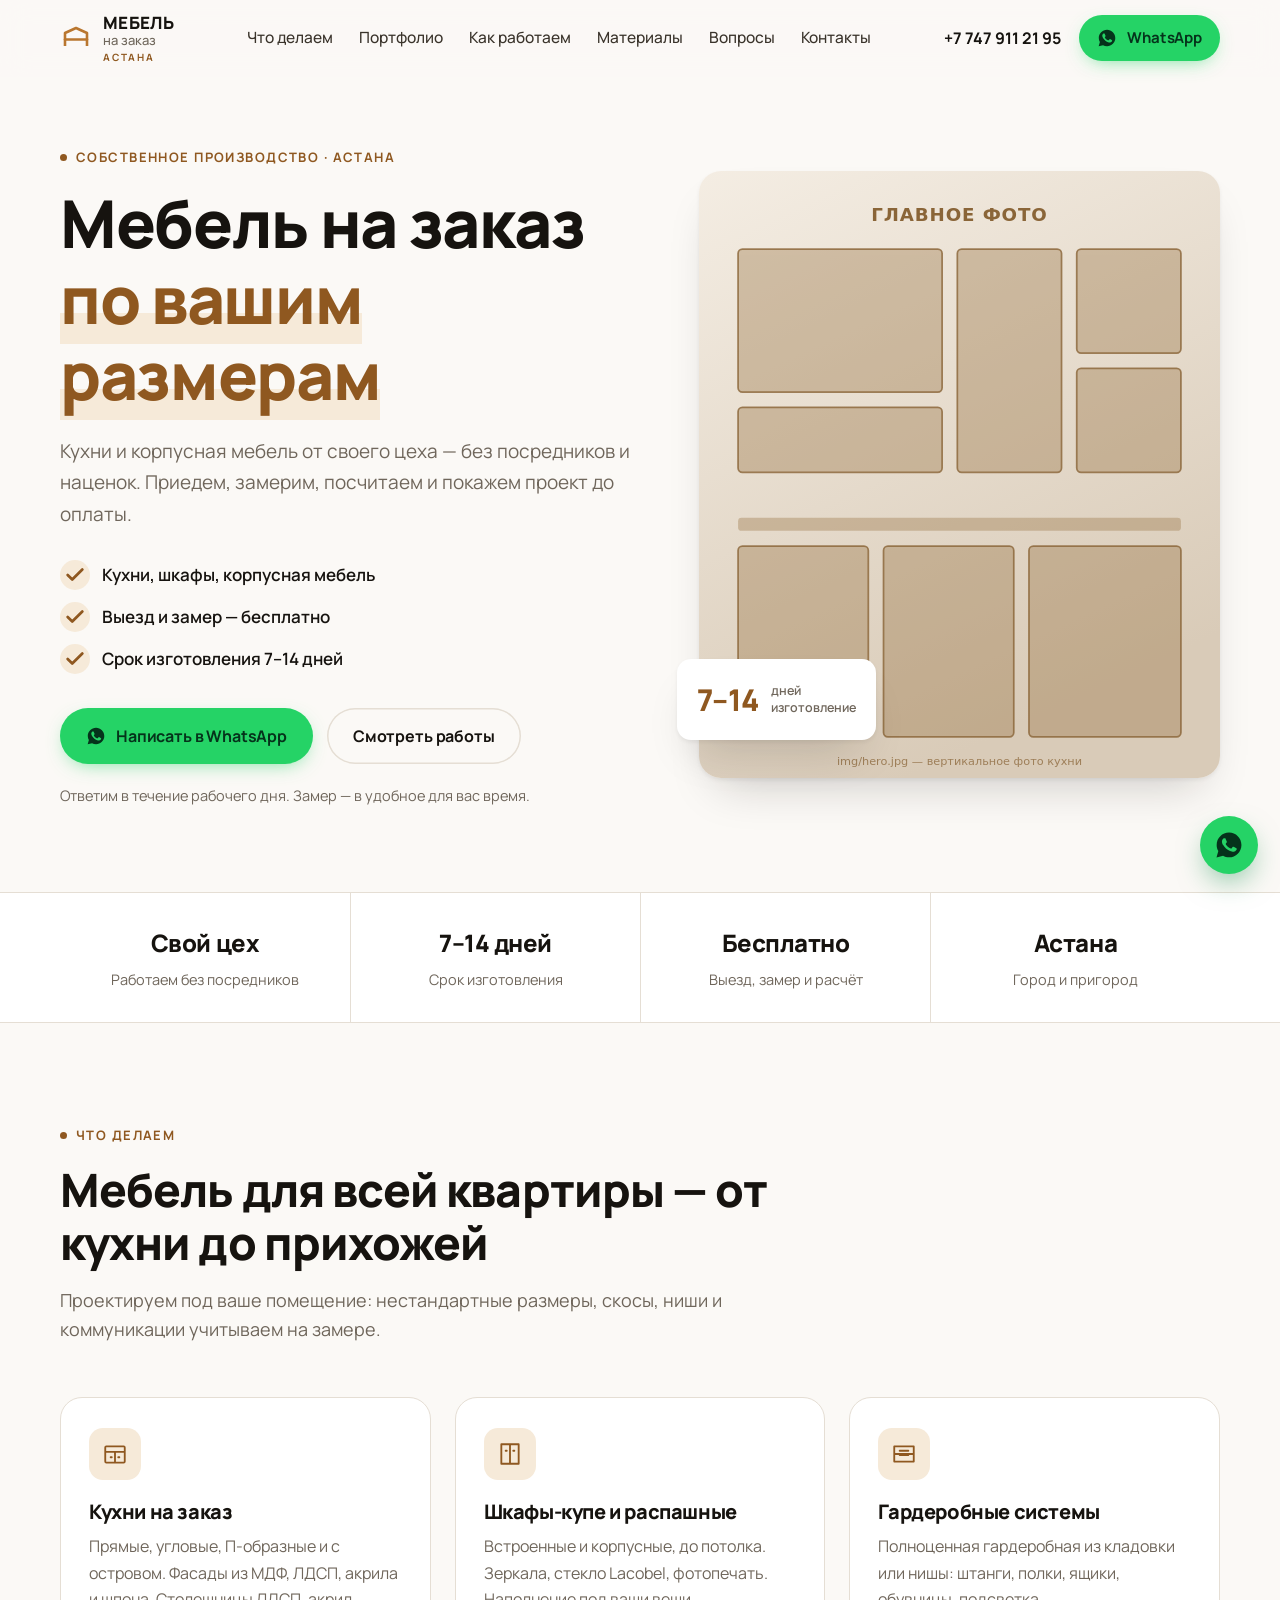
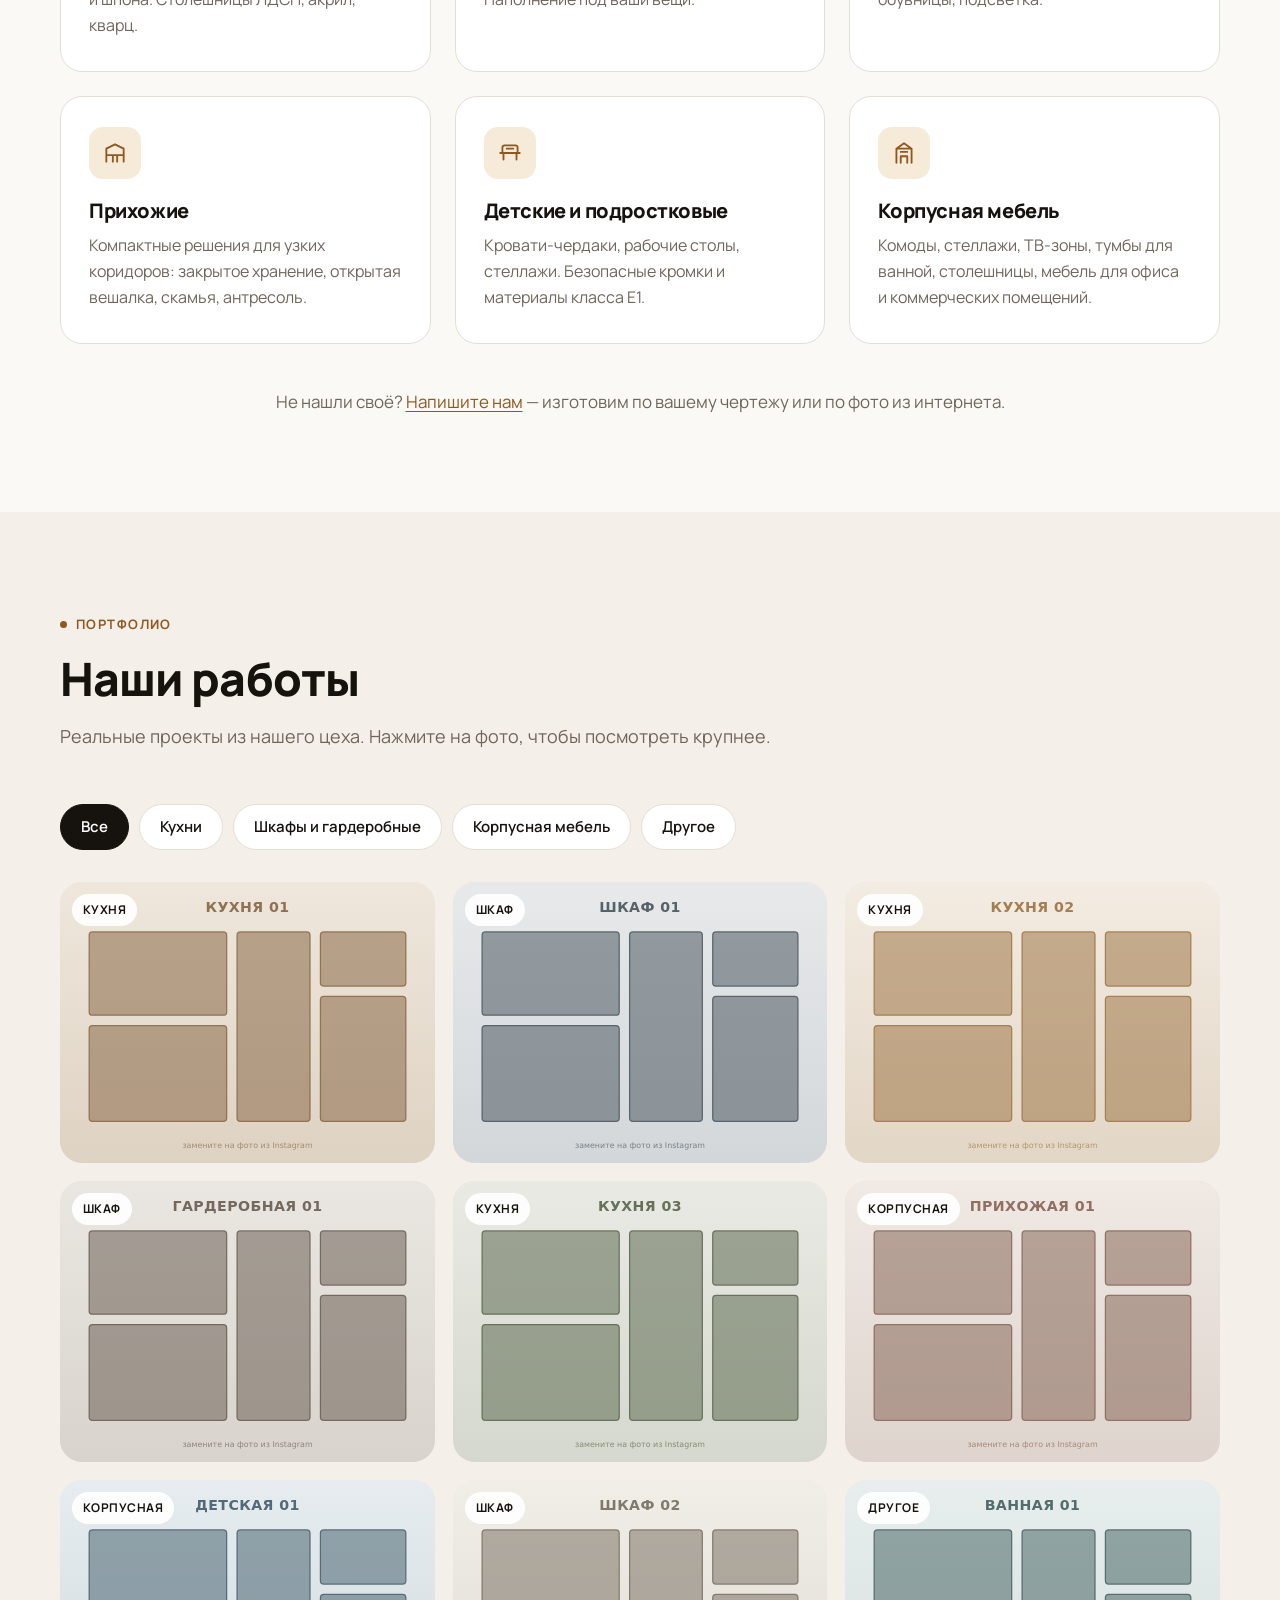
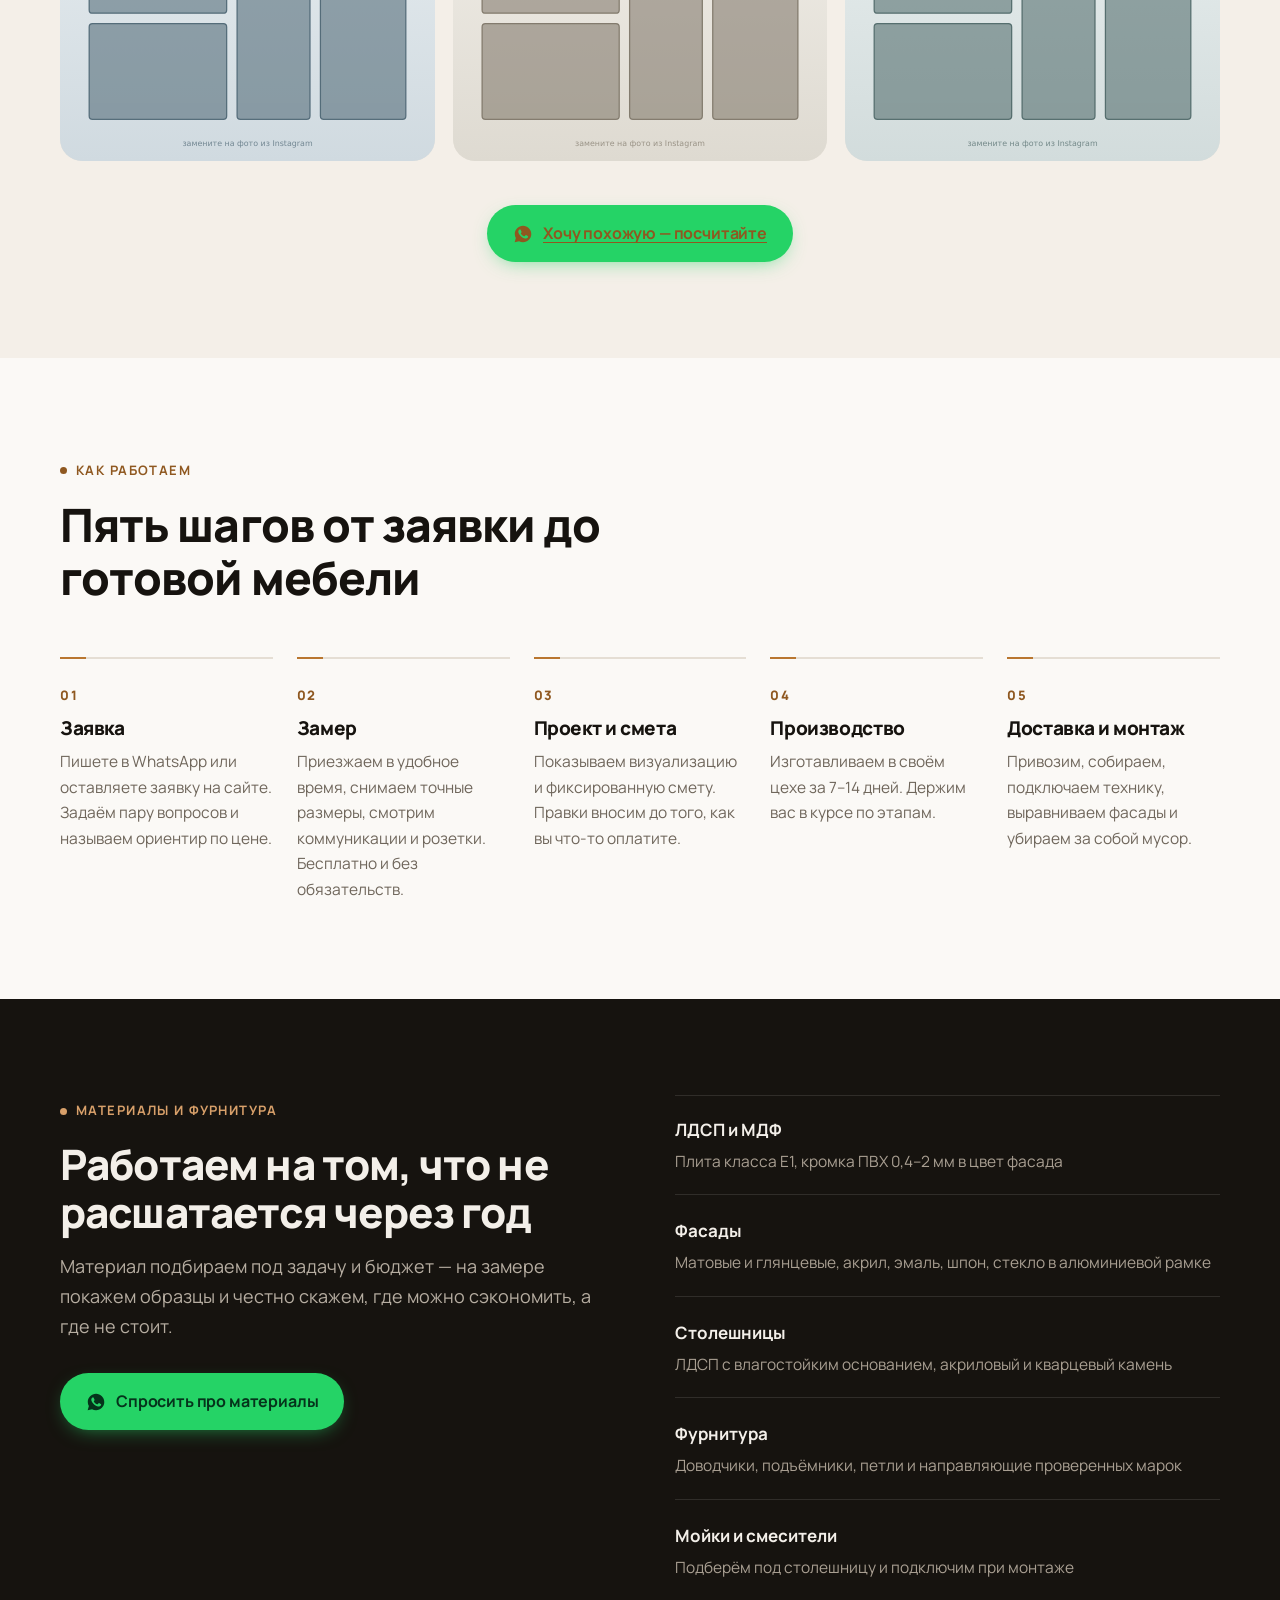
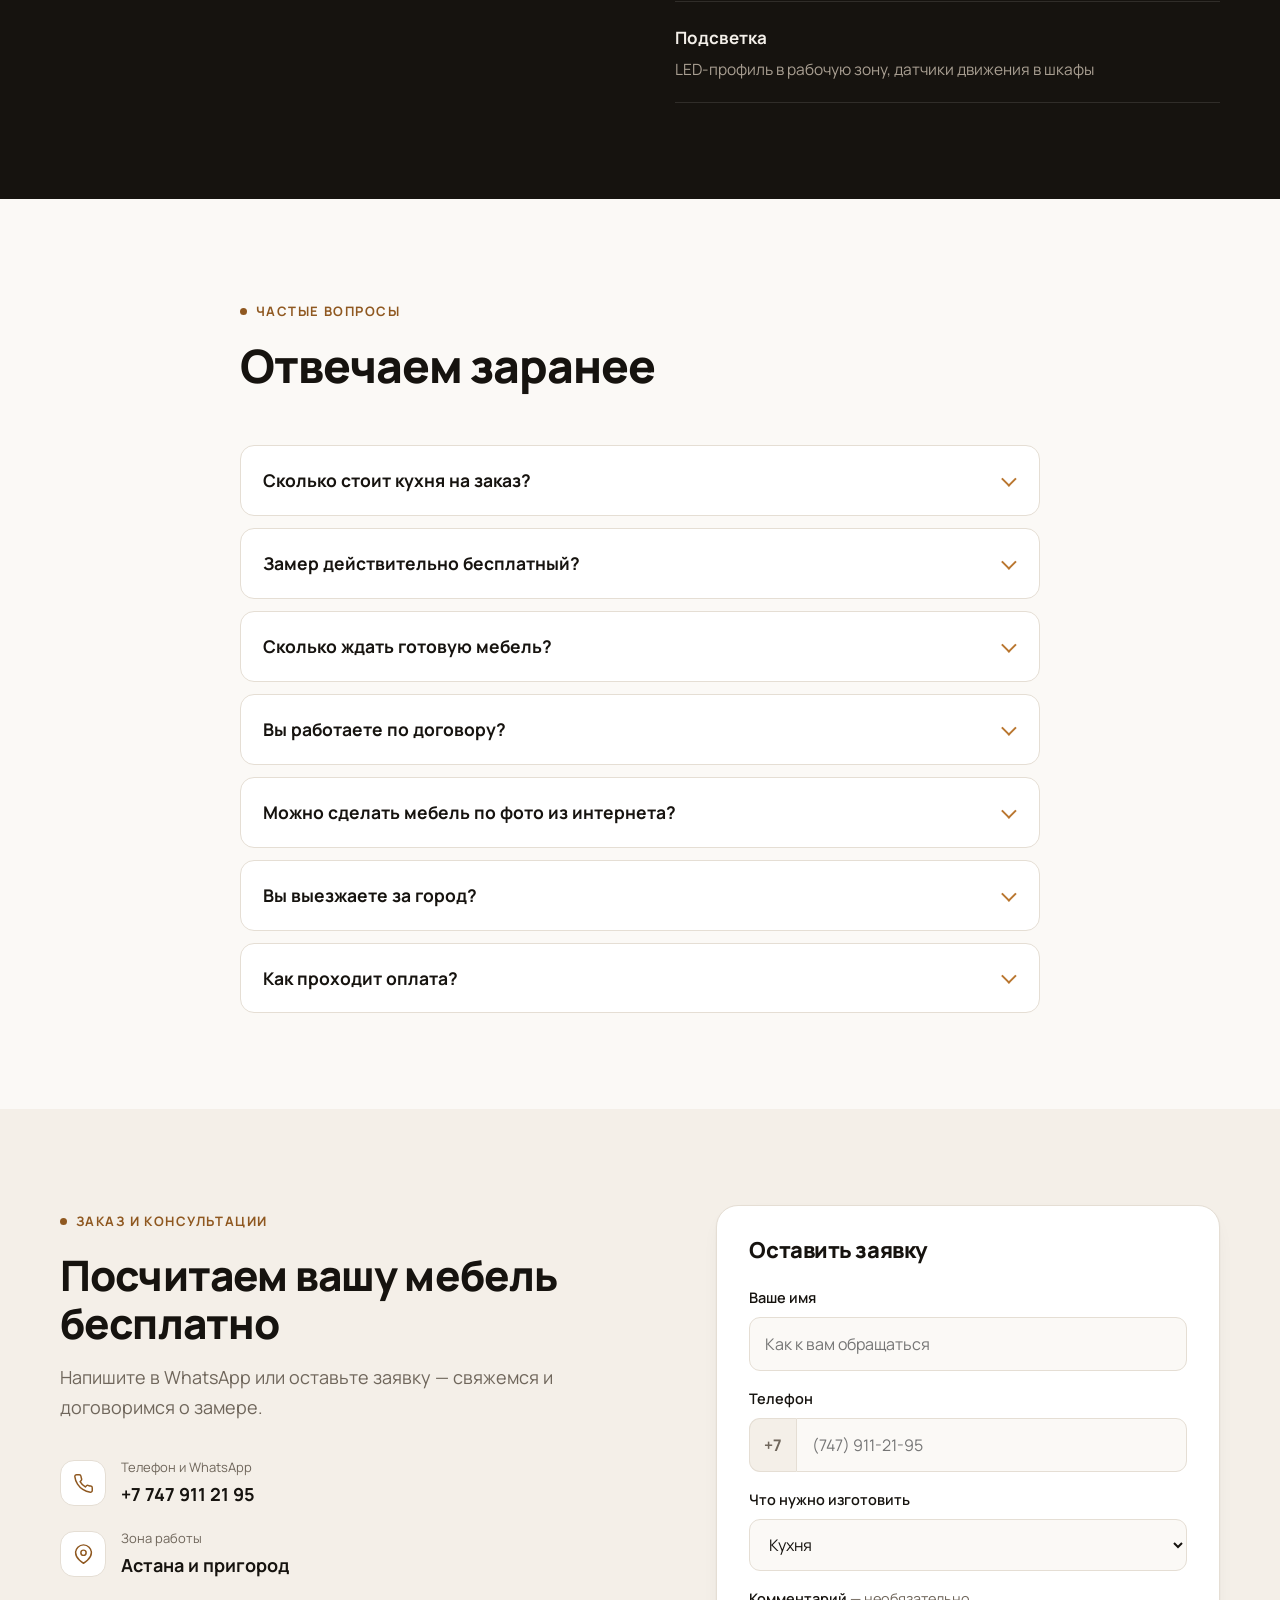
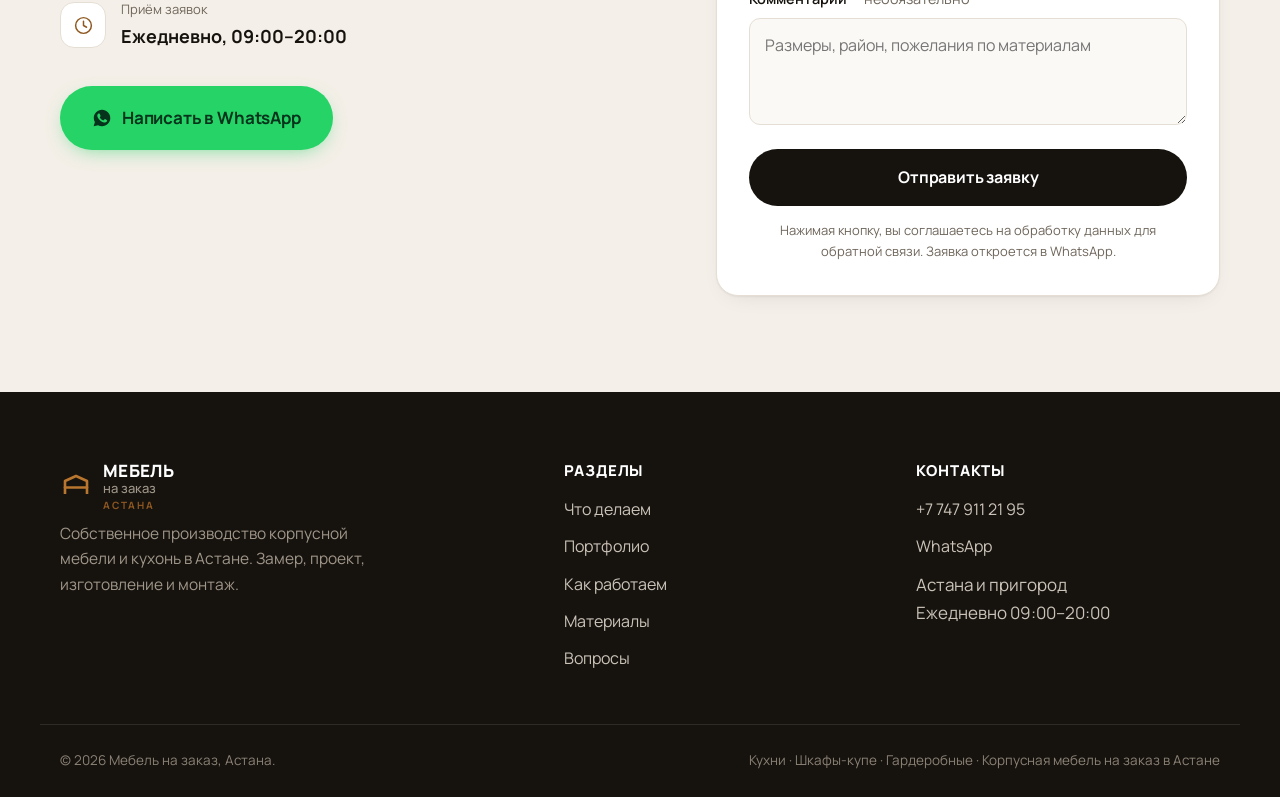
==== index.html @ 149aa882 "init project" ====
<!doctype html>
<html lang="ru">
<head>
<meta charset="utf-8">
<meta name="viewport" content="width=device-width, initial-scale=1">

<!-- ============================================================
     SEO. Замените example.kz на свой домен (см. README.md, шаг 2)
     ============================================================ -->
<title>Мебель на заказ в Астане — кухни и корпусная мебель, срок 7–14 дней</title>
<meta name="description" content="Изготовление мебели на заказ в Астане: кухни, шкафы-купе, гардеробные, корпусная мебель. Бесплатный выезд и замер, срок 7–14 дней, собственное производство. Заказ и консультация в WhatsApp.">
<meta name="keywords" content="мебель на заказ Астана, кухни на заказ Астана, корпусная мебель Астана, шкаф-купе на заказ, гардеробная на заказ, мебельная фабрика Астана">
<link rel="canonical" href="https://example.kz/">
<meta name="robots" content="index, follow, max-image-preview:large">
<meta name="geo.region" content="KZ-AST">
<meta name="geo.placename" content="Астана">
<meta name="theme-color" content="#171412">

<!-- Open Graph: превью в WhatsApp, Telegram, Instagram, соцсетях -->
<meta property="og:type" content="website">
<meta property="og:locale" content="ru_RU">
<meta property="og:site_name" content="Мебель на заказ · Астана">
<meta property="og:title" content="Мебель на заказ в Астане — кухни и корпусная мебель">
<meta property="og:description" content="Кухни и корпусная мебель от собственного производства. Бесплатный выезд и замер, изготовление 7–14 дней.">
<meta property="og:url" content="https://example.kz/">
<meta property="og:image" content="https://example.kz/img/og-cover.svg">
<meta property="og:image:width" content="1200">
<meta property="og:image:height" content="630">
<meta name="twitter:card" content="summary_large_image">

<link rel="icon" href="favicon.svg" type="image/svg+xml">
<link rel="apple-touch-icon" href="favicon.svg">

<link rel="preconnect" href="https://fonts.googleapis.com">
<link rel="preconnect" href="https://fonts.gstatic.com" crossorigin>
<link href="https://fonts.googleapis.com/css2?family=Manrope:wght@300;400;500;600;700;800&display=swap" rel="stylesheet">
<link rel="stylesheet" href="css/styles.css">
</head>
<body>

<a class="skip-link" href="#main">Перейти к содержанию</a>

<!-- ==================== HEADER ==================== -->
<header class="hdr" id="hdr">
  <div class="wrap hdr__in">

    <!-- ЛОГОТИП: замените текст на название компании -->
    <a class="logo" href="#top" aria-label="На главную">
      <span class="logo__mark" aria-hidden="true">
        <svg viewBox="0 0 32 32" width="32" height="32"><path d="M5 24V11l11-5 11 5v13" fill="none" stroke="currentColor" stroke-width="2.6" stroke-linejoin="round"/><path d="M5 17.5h22" stroke="currentColor" stroke-width="2.6" stroke-linecap="round"/></svg>
      </span>
      <span class="logo__txt">
        <b>МЕБЕЛЬ</b><i>на заказ</i>
        <small>Астана</small>
      </span>
    </a>

    <nav class="nav" id="nav" aria-label="Основное меню">
      <a href="#services">Что делаем</a>
      <a href="#portfolio">Портфолио</a>
      <a href="#process">Как работаем</a>
      <a href="#materials">Материалы</a>
      <a href="#faq">Вопросы</a>
      <a href="#contact">Контакты</a>
    </nav>

    <div class="hdr__cta">
      <a class="hdr__tel" href="tel:+77479112195">+7&nbsp;747&nbsp;911&nbsp;21&nbsp;95</a>
      <a class="btn btn--wa btn--sm" href="https://wa.me/77479112195?text=%D0%97%D0%B4%D1%80%D0%B0%D0%B2%D1%81%D1%82%D0%B2%D1%83%D0%B9%D1%82%D0%B5!%20%D0%A5%D0%BE%D1%87%D1%83%20%D0%BF%D0%BE%D1%81%D1%87%D0%B8%D1%82%D0%B0%D1%82%D1%8C%20%D0%BC%D0%B5%D0%B1%D0%B5%D0%BB%D1%8C%20%D0%BD%D0%B0%20%D0%B7%D0%B0%D0%BA%D0%B0%D0%B7" target="_blank" rel="noopener">
        <svg class="ico-wa" viewBox="0 0 24 24" aria-hidden="true"><path d="M12.04 2C6.58 2 2.13 6.45 2.13 11.91c0 1.75.46 3.46 1.32 4.96L2 22l5.25-1.38c1.45.79 3.08 1.21 4.79 1.21 5.46 0 9.91-4.45 9.91-9.91C21.95 6.45 17.5 2 12.04 2zm5.8 14.02c-.24.68-1.4 1.3-1.93 1.35-.53.05-1.03.24-3.47-.72-2.94-1.16-4.79-4.21-4.94-4.41-.14-.19-1.15-1.53-1.15-2.92 0-1.39.73-2.07 1-2.36.26-.29.58-.36.77-.36.19 0 .39 0 .56.01.19.01.43-.07.67.51.24.58.82 2 .89 2.15.07.14.12.31.02.5-.1.19-.15.31-.29.48-.14.17-.3.38-.43.51-.14.14-.29.29-.12.58.17.29.75 1.25 1.62 2.02 1.11.99 2.05 1.3 2.34 1.44.29.14.46.12.63-.07.17-.19.72-.85.92-1.14.19-.29.39-.24.66-.14.26.09 1.68.79 1.97.94.29.14.48.22.55.34.07.13.07.75-.17 1.42z"/></svg>
        WhatsApp
      </a>
    </div>

    <button class="burger" id="burger" type="button" aria-label="Меню" aria-expanded="false" aria-controls="nav">
      <span></span><span></span><span></span>
    </button>
  </div>
</header>

<main id="main">

<!-- ==================== HERO ==================== -->
<section class="hero" id="top">
  <div class="wrap hero__in">
    <div class="hero__txt">
      <p class="eyebrow"><span class="dot"></span>Собственное производство · Астана</p>
      <h1>Мебель на заказ<br><span class="hl">по вашим размерам</span></h1>
      <p class="lead">
        Кухни и корпусная мебель от своего цеха — без посредников и наценок.
        Приедем, замерим, посчитаем и покажем проект до оплаты.
      </p>

      <ul class="hero__list">
        <li><svg viewBox="0 0 24 24" aria-hidden="true"><path d="M20 6 9 17l-5-5"/></svg> Кухни, шкафы, корпусная мебель</li>
        <li><svg viewBox="0 0 24 24" aria-hidden="true"><path d="M20 6 9 17l-5-5"/></svg> Выезд и замер — бесплатно</li>
        <li><svg viewBox="0 0 24 24" aria-hidden="true"><path d="M20 6 9 17l-5-5"/></svg> Срок изготовления 7–14 дней</li>
      </ul>

      <div class="hero__btns">
        <a class="btn btn--wa" href="https://wa.me/77479112195?text=%D0%97%D0%B4%D1%80%D0%B0%D0%B2%D1%81%D1%82%D0%B2%D1%83%D0%B9%D1%82%D0%B5!%20%D0%9D%D1%83%D0%B6%D0%B5%D0%BD%20%D0%B7%D0%B0%D0%BC%D0%B5%D1%80%20%D0%B8%20%D1%80%D0%B0%D1%81%D1%87%D1%91%D1%82" target="_blank" rel="noopener">
          <svg class="ico-wa" viewBox="0 0 24 24" aria-hidden="true"><path d="M12.04 2C6.58 2 2.13 6.45 2.13 11.91c0 1.75.46 3.46 1.32 4.96L2 22l5.25-1.38c1.45.79 3.08 1.21 4.79 1.21 5.46 0 9.91-4.45 9.91-9.91C21.95 6.45 17.5 2 12.04 2zm5.8 14.02c-.24.68-1.4 1.3-1.93 1.35-.53.05-1.03.24-3.47-.72-2.94-1.16-4.79-4.21-4.94-4.41-.14-.19-1.15-1.53-1.15-2.92 0-1.39.73-2.07 1-2.36.26-.29.58-.36.77-.36.19 0 .39 0 .56.01.19.01.43-.07.67.51.24.58.82 2 .89 2.15.07.14.12.31.02.5-.1.19-.15.31-.29.48-.14.17-.3.38-.43.51-.14.14-.29.29-.12.58.17.29.75 1.25 1.62 2.02 1.11.99 2.05 1.3 2.34 1.44.29.14.46.12.63-.07.17-.19.72-.85.92-1.14.19-.29.39-.24.66-.14.26.09 1.68.79 1.97.94.29.14.48.22.55.34.07.13.07.75-.17 1.42z"/></svg>
          Написать в WhatsApp
        </a>
        <a class="btn btn--ghost" href="#portfolio">Смотреть работы</a>
      </div>

      <p class="hero__note">Ответим в течение рабочего дня. Замер — в удобное для вас время.</p>
    </div>

    <div class="hero__media">
      <img src="img/hero.svg" width="1200" height="1400"
           alt="Кухня на заказ, изготовленная на собственном производстве в Астане"
           fetchpriority="high" decoding="async">
      <div class="hero__badge">
        <b>7–14</b>
        <span>дней<br>изготовление</span>
      </div>
    </div>
  </div>
</section>

<!-- ==================== FACTS ==================== -->
<section class="facts" aria-label="Коротко о нас">
  <div class="wrap facts__in">
    <div class="fact"><b>Свой цех</b><span>Работаем без посредников</span></div>
    <div class="fact"><b>7–14 дней</b><span>Срок изготовления</span></div>
    <div class="fact"><b>Бесплатно</b><span>Выезд, замер и расчёт</span></div>
    <div class="fact"><b>Астана</b><span>Город и пригород</span></div>
  </div>
</section>

<!-- ==================== SERVICES ==================== -->
<section class="sec" id="services">
  <div class="wrap">
    <header class="sec__head reveal">
      <p class="eyebrow"><span class="dot"></span>Что делаем</p>
      <h2>Мебель для всей квартиры — от кухни до прихожей</h2>
      <p class="sec__sub">Проектируем под ваше помещение: нестандартные размеры, скосы, ниши и коммуникации учитываем на замере.</p>
    </header>

    <div class="cards">
      <article class="card reveal">
        <span class="card__ico" aria-hidden="true">
          <svg viewBox="0 0 24 24"><path d="M3 10h18M3 10V6a1 1 0 0 1 1-1h16a1 1 0 0 1 1 1v4M3 10v9a1 1 0 0 0 1 1h16a1 1 0 0 0 1-1v-9M12 10v10M8 15h1M15 15h1"/></svg>
        </span>
        <h3>Кухни на заказ</h3>
        <p>Прямые, угловые, П-образные и с островом. Фасады из МДФ, ЛДСП, акрила и шпона. Столешницы ЛДСП, акрил, кварц.</p>
      </article>

      <article class="card reveal">
        <span class="card__ico" aria-hidden="true">
          <svg viewBox="0 0 24 24"><path d="M4 3h16v18H4zM12 3v18M8 9h1M15 9h1"/></svg>
        </span>
        <h3>Шкафы-купе и распашные</h3>
        <p>Встроенные и корпусные, до потолка. Зеркала, стекло Lacobel, фотопечать. Наполнение под ваши вещи.</p>
      </article>

      <article class="card reveal">
        <span class="card__ico" aria-hidden="true">
          <svg viewBox="0 0 24 24"><path d="M3 5h18M3 5v14h18V5M8 9h8M8 13h8M3 12h18"/></svg>
        </span>
        <h3>Гардеробные системы</h3>
        <p>Полноценная гардеробная из кладовки или нишы: штанги, полки, ящики, обувницы, подсветка.</p>
      </article>

      <article class="card reveal">
        <span class="card__ico" aria-hidden="true">
          <svg viewBox="0 0 24 24"><path d="M4 20V8l8-4 8 4v12M4 14h16M10 20v-6h4v6"/></svg>
        </span>
        <h3>Прихожие</h3>
        <p>Компактные решения для узких коридоров: закрытое хранение, открытая вешалка, скамья, антресоль.</p>
      </article>

      <article class="card reveal">
        <span class="card__ico" aria-hidden="true">
          <svg viewBox="0 0 24 24"><path d="M3 12h18M5 12V7a2 2 0 0 1 2-2h10a2 2 0 0 1 2 2v5M6 12v6M18 12v6M9 8h6"/></svg>
        </span>
        <h3>Детские и подростковые</h3>
        <p>Кровати-чердаки, рабочие столы, стеллажи. Безопасные кромки и материалы класса E1.</p>
      </article>

      <article class="card reveal">
        <span class="card__ico" aria-hidden="true">
          <svg viewBox="0 0 24 24"><path d="M5 21V8h14v13M5 8 12 3l7 5M9 21v-6h6v6M9 11h6"/></svg>
        </span>
        <h3>Корпусная мебель</h3>
        <p>Комоды, стеллажи, ТВ-зоны, тумбы для ванной, столешницы, мебель для офиса и коммерческих помещений.</p>
      </article>
    </div>

    <p class="sec__after reveal">
      Не нашли своё? <a href="#contact">Напишите нам</a> — изготовим по вашему чертежу или по фото из интернета.
    </p>
  </div>
</section>

<!-- ==================== PORTFOLIO ==================== -->
<section class="sec sec--tint" id="portfolio">
  <div class="wrap">
    <header class="sec__head reveal">
      <p class="eyebrow"><span class="dot"></span>Портфолио</p>
      <h2>Наши работы</h2>
      <p class="sec__sub">Реальные проекты из нашего цеха. Нажмите на фото, чтобы посмотреть крупнее.</p>
    </header>

    <div class="filters reveal" id="filters" aria-label="Фильтр работ">
      <button class="chip is-on" type="button" data-filter="all" aria-pressed="true">Все</button>
      <button class="chip" type="button" data-filter="kitchen" aria-pressed="false">Кухни</button>
      <button class="chip" type="button" data-filter="wardrobe" aria-pressed="false">Шкафы и гардеробные</button>
      <button class="chip" type="button" data-filter="cabinet" aria-pressed="false">Корпусная мебель</button>
      <button class="chip" type="button" data-filter="other" aria-pressed="false">Другое</button>
    </div>

    <!-- Галерея собирается из js/gallery-data.js -->
    <div class="grid" id="gallery"></div>
    <p class="grid__empty" id="galleryEmpty" hidden>В этой категории пока нет работ.</p>

    <div class="sec__after reveal">
      <a class="btn btn--wa" href="https://wa.me/77479112195?text=%D0%A5%D0%BE%D1%87%D1%83%20%D0%BF%D0%BE%D1%85%D0%BE%D0%B6%D1%83%D1%8E%20%D0%BC%D0%B5%D0%B1%D0%B5%D0%BB%D1%8C%2C%20%D1%81%D0%BA%D0%BE%D0%BB%D1%8C%D0%BA%D0%BE%20%D0%B1%D1%83%D0%B4%D0%B5%D1%82%20%D1%81%D1%82%D0%BE%D0%B8%D1%82%D1%8C%3F" target="_blank" rel="noopener">
        <svg class="ico-wa" viewBox="0 0 24 24" aria-hidden="true"><path d="M12.04 2C6.58 2 2.13 6.45 2.13 11.91c0 1.75.46 3.46 1.32 4.96L2 22l5.25-1.38c1.45.79 3.08 1.21 4.79 1.21 5.46 0 9.91-4.45 9.91-9.91C21.95 6.45 17.5 2 12.04 2zm5.8 14.02c-.24.68-1.4 1.3-1.93 1.35-.53.05-1.03.24-3.47-.72-2.94-1.16-4.79-4.21-4.94-4.41-.14-.19-1.15-1.53-1.15-2.92 0-1.39.73-2.07 1-2.36.26-.29.58-.36.77-.36.19 0 .39 0 .56.01.19.01.43-.07.67.51.24.58.82 2 .89 2.15.07.14.12.31.02.5-.1.19-.15.31-.29.48-.14.17-.3.38-.43.51-.14.14-.29.29-.12.58.17.29.75 1.25 1.62 2.02 1.11.99 2.05 1.3 2.34 1.44.29.14.46.12.63-.07.17-.19.72-.85.92-1.14.19-.29.39-.24.66-.14.26.09 1.68.79 1.97.94.29.14.48.22.55.34.07.13.07.75-.17 1.42z"/></svg>
        Хочу похожую — посчитайте
      </a>
    </div>
  </div>
</section>

<!-- ==================== PROCESS ==================== -->
<section class="sec" id="process">
  <div class="wrap">
    <header class="sec__head reveal">
      <p class="eyebrow"><span class="dot"></span>Как работаем</p>
      <h2>Пять шагов от заявки до готовой мебели</h2>
    </header>

    <ol class="steps">
      <li class="step reveal"><span class="step__n">01</span>
        <h3>Заявка</h3>
        <p>Пишете в WhatsApp или оставляете заявку на сайте. Задаём пару вопросов и называем ориентир по цене.</p>
      </li>
      <li class="step reveal"><span class="step__n">02</span>
        <h3>Замер</h3>
        <p>Приезжаем в удобное время, снимаем точные размеры, смотрим коммуникации и розетки. Бесплатно и без обязательств.</p>
      </li>
      <li class="step reveal"><span class="step__n">03</span>
        <h3>Проект и смета</h3>
        <p>Показываем визуализацию и фиксированную смету. Правки вносим до того, как вы что-то оплатите.</p>
      </li>
      <li class="step reveal"><span class="step__n">04</span>
        <h3>Производство</h3>
        <p>Изготавливаем в своём цехе за 7–14 дней. Держим вас в курсе по этапам.</p>
      </li>
      <li class="step reveal"><span class="step__n">05</span>
        <h3>Доставка и монтаж</h3>
        <p>Привозим, собираем, подключаем технику, выравниваем фасады и убираем за собой мусор.</p>
      </li>
    </ol>
  </div>
</section>

<!-- ==================== MATERIALS ==================== -->
<section class="sec sec--dark" id="materials">
  <div class="wrap mat__in">
    <div class="mat__txt reveal">
      <p class="eyebrow eyebrow--light"><span class="dot"></span>Материалы и фурнитура</p>
      <h2>Работаем на том, что не расшатается через год</h2>
      <p class="sec__sub">Материал подбираем под задачу и бюджет — на замере покажем образцы и честно скажем, где можно сэкономить, а где не стоит.</p>

      <div class="mat__btns">
        <a class="btn btn--wa" href="https://wa.me/77479112195?text=%D0%A0%D0%B0%D1%81%D1%81%D0%BA%D0%B0%D0%B6%D0%B8%D1%82%D0%B5%20%D0%BF%D1%80%D0%BE%20%D0%BC%D0%B0%D1%82%D0%B5%D1%80%D0%B8%D0%B0%D0%BB%D1%8B%20%D0%B8%20%D1%86%D0%B5%D0%BD%D1%8B" target="_blank" rel="noopener">
          <svg class="ico-wa" viewBox="0 0 24 24" aria-hidden="true"><path d="M12.04 2C6.58 2 2.13 6.45 2.13 11.91c0 1.75.46 3.46 1.32 4.96L2 22l5.25-1.38c1.45.79 3.08 1.21 4.79 1.21 5.46 0 9.91-4.45 9.91-9.91C21.95 6.45 17.5 2 12.04 2zm5.8 14.02c-.24.68-1.4 1.3-1.93 1.35-.53.05-1.03.24-3.47-.72-2.94-1.16-4.79-4.21-4.94-4.41-.14-.19-1.15-1.53-1.15-2.92 0-1.39.73-2.07 1-2.36.26-.29.58-.36.77-.36.19 0 .39 0 .56.01.19.01.43-.07.67.51.24.58.82 2 .89 2.15.07.14.12.31.02.5-.1.19-.15.31-.29.48-.14.17-.3.38-.43.51-.14.14-.29.29-.12.58.17.29.75 1.25 1.62 2.02 1.11.99 2.05 1.3 2.34 1.44.29.14.46.12.63-.07.17-.19.72-.85.92-1.14.19-.29.39-.24.66-.14.26.09 1.68.79 1.97.94.29.14.48.22.55.34.07.13.07.75-.17 1.42z"/></svg>
          Спросить про материалы
        </a>
      </div>
    </div>

    <ul class="mat__list reveal">
      <li><b>ЛДСП и МДФ</b><span>Плита класса E1, кромка ПВХ 0,4–2 мм в цвет фасада</span></li>
      <li><b>Фасады</b><span>Матовые и глянцевые, акрил, эмаль, шпон, стекло в алюминиевой рамке</span></li>
      <li><b>Столешницы</b><span>ЛДСП с влагостойким основанием, акриловый и кварцевый камень</span></li>
      <li><b>Фурнитура</b><span>Доводчики, подъёмники, петли и направляющие проверенных марок</span></li>
      <li><b>Мойки и смесители</b><span>Подберём под столешницу и подключим при монтаже</span></li>
      <li><b>Подсветка</b><span>LED-профиль в рабочую зону, датчики движения в шкафы</span></li>
    </ul>
  </div>
</section>

<!-- ==================== FAQ ==================== -->
<section class="sec" id="faq">
  <div class="wrap wrap--narrow">
    <header class="sec__head reveal">
      <p class="eyebrow"><span class="dot"></span>Частые вопросы</p>
      <h2>Отвечаем заранее</h2>
    </header>

    <div class="faq">
      <details class="qa reveal">
        <summary>Сколько стоит кухня на заказ?</summary>
        <div class="qa__body"><p>Цена зависит от длины гарнитура, материала фасадов, столешницы и фурнитуры. Точную смету называем после замера — она фиксируется в договоре и не растёт по ходу работы. Ориентир по цене дадим сразу в WhatsApp, если пришлёте размеры и фото помещения.</p></div>
      </details>

      <details class="qa reveal">
        <summary>Замер действительно бесплатный?</summary>
        <div class="qa__body"><p>Да. Выезд, замер и расчёт стоимости — бесплатно и без обязательств. Если проект не подойдёт, вы ничего не платите.</p></div>
      </details>

      <details class="qa reveal">
        <summary>Сколько ждать готовую мебель?</summary>
        <div class="qa__body"><p>Обычно 7–14 дней с момента согласования проекта и внесения аванса. Сложные проекты с фасадами под заказ могут занять дольше — точный срок всегда указываем в договоре.</p></div>
      </details>

      <details class="qa reveal">
        <summary>Вы работаете по договору?</summary>
        <div class="qa__body"><p>Да, договор с фиксированной ценой, сроком и составом работ. В нём же прописаны гарантийные условия на изделие и фурнитуру.</p></div>
      </details>

      <details class="qa reveal">
        <summary>Можно сделать мебель по фото из интернета?</summary>
        <div class="qa__body"><p>Можно. Присылайте фото или ссылку — адаптируем модель под ваши размеры и подберём материалы, близкие по виду. Сразу скажем, что повторяется один в один, а что придётся заменить.</p></div>
      </details>

      <details class="qa reveal">
        <summary>Вы выезжаете за город?</summary>
        <div class="qa__body"><p>Да, работаем по Астане и пригороду. Для адресов за городом уточните возможность выезда в WhatsApp — подскажем условия доставки.</p></div>
      </details>

      <details class="qa reveal">
        <summary>Как проходит оплата?</summary>
        <div class="qa__body"><p>Аванс при подписании договора, остаток — после монтажа и приёмки работы. Способы оплаты уточните при заказе.</p></div>
      </details>
    </div>
  </div>
</section>

<!-- ==================== CONTACT ==================== -->
<section class="sec sec--tint" id="contact">
  <div class="wrap cta__in">

    <div class="cta__txt reveal">
      <p class="eyebrow"><span class="dot"></span>Заказ и консультации</p>
      <h2>Посчитаем вашу мебель бесплатно</h2>
      <p class="sec__sub">Напишите в WhatsApp или оставьте заявку — свяжемся и договоримся о замере.</p>

      <ul class="contact__list">
        <li>
          <span class="contact__ico" aria-hidden="true"><svg viewBox="0 0 24 24"><path d="M22 16.9v3a2 2 0 0 1-2.2 2 19.8 19.8 0 0 1-8.6-3.1 19.5 19.5 0 0 1-6-6A19.8 19.8 0 0 1 2.1 4.2 2 2 0 0 1 4.1 2h3a2 2 0 0 1 2 1.7c.1 1 .4 1.9.7 2.8a2 2 0 0 1-.5 2.1L8.1 9.9a16 16 0 0 0 6 6l1.3-1.3a2 2 0 0 1 2.1-.4c.9.3 1.8.6 2.8.7a2 2 0 0 1 1.7 2z"/></svg></span>
          <span><small>Телефон и WhatsApp</small><a href="tel:+77479112195">+7 747 911 21 95</a></span>
        </li>
        <li>
          <span class="contact__ico" aria-hidden="true"><svg viewBox="0 0 24 24"><path d="M21 10c0 7-9 12-9 12s-9-5-9-12a9 9 0 0 1 18 0z"/><circle cx="12" cy="10" r="3"/></svg></span>
          <span><small>Зона работы</small><b>Астана и пригород</b></span>
        </li>
        <li>
          <span class="contact__ico" aria-hidden="true"><svg viewBox="0 0 24 24"><circle cx="12" cy="12" r="9"/><path d="M12 7v5l3.5 2"/></svg></span>
          <span><small>Приём заявок</small><b>Ежедневно, 09:00–20:00</b></span>
        </li>
      </ul>

      <a class="btn btn--wa btn--lg" href="https://wa.me/77479112195?text=%D0%97%D0%B4%D1%80%D0%B0%D0%B2%D1%81%D1%82%D0%B2%D1%83%D0%B9%D1%82%D0%B5!%20%D0%A5%D0%BE%D1%87%D1%83%20%D0%B7%D0%B0%D0%BA%D0%B0%D0%B7%D0%B0%D1%82%D1%8C%20%D0%BC%D0%B5%D0%B1%D0%B5%D0%BB%D1%8C" target="_blank" rel="noopener">
        <svg class="ico-wa" viewBox="0 0 24 24" aria-hidden="true"><path d="M12.04 2C6.58 2 2.13 6.45 2.13 11.91c0 1.75.46 3.46 1.32 4.96L2 22l5.25-1.38c1.45.79 3.08 1.21 4.79 1.21 5.46 0 9.91-4.45 9.91-9.91C21.95 6.45 17.5 2 12.04 2zm5.8 14.02c-.24.68-1.4 1.3-1.93 1.35-.53.05-1.03.24-3.47-.72-2.94-1.16-4.79-4.21-4.94-4.41-.14-.19-1.15-1.53-1.15-2.92 0-1.39.73-2.07 1-2.36.26-.29.58-.36.77-.36.19 0 .39 0 .56.01.19.01.43-.07.67.51.24.58.82 2 .89 2.15.07.14.12.31.02.5-.1.19-.15.31-.29.48-.14.17-.3.38-.43.51-.14.14-.29.29-.12.58.17.29.75 1.25 1.62 2.02 1.11.99 2.05 1.3 2.34 1.44.29.14.46.12.63-.07.17-.19.72-.85.92-1.14.19-.29.39-.24.66-.14.26.09 1.68.79 1.97.94.29.14.48.22.55.34.07.13.07.75-.17 1.42z"/></svg>
        Написать в WhatsApp
      </a>
    </div>

    <!-- Форма собирает заявку и открывает её в WhatsApp — бэкенд не нужен -->
    <form class="form reveal" id="leadForm" novalidate>
      <h3 class="form__ttl">Оставить заявку</h3>

      <div class="field">
        <label for="f-name">Ваше имя</label>
        <input id="f-name" name="name" type="text" autocomplete="name" placeholder="Как к вам обращаться" required>
        <p class="err" data-for="f-name"></p>
      </div>

      <div class="field">
        <label for="f-phone">Телефон</label>
        <!-- +7 стоит статичным текстом слева: в вводе остаются только 10 цифр номера -->
        <div class="tel">
          <span class="tel__cc" id="f-phone-cc">+7</span>
          <input id="f-phone" name="phone" type="tel" inputmode="numeric"
                 autocomplete="tel-national" aria-describedby="f-phone-cc"
                 placeholder="(747) 911-21-95" required>
        </div>
        <p class="err" data-for="f-phone"></p>
      </div>

      <div class="field">
        <label for="f-type">Что нужно изготовить</label>
        <select id="f-type" name="type">
          <option>Кухня</option>
          <option>Шкаф-купе или распашной шкаф</option>
          <option>Гардеробная</option>
          <option>Прихожая</option>
          <option>Детская</option>
          <option>Корпусная мебель</option>
          <option>Мебель для офиса или коммерции</option>
          <option>Другое</option>
        </select>
      </div>

      <div class="field">
        <label for="f-msg">Комментарий <span class="opt">— необязательно</span></label>
        <textarea id="f-msg" name="msg" rows="3" placeholder="Размеры, район, пожелания по материалам"></textarea>
      </div>

      <button class="btn btn--dark btn--full" type="submit">Отправить заявку</button>
      <p class="form__note">Нажимая кнопку, вы соглашаетесь на обработку данных для обратной связи. Заявка откроется в WhatsApp.</p>
      <p class="form__ok" id="formOk" hidden>Готово — заявка открылась в WhatsApp. Если окно не появилось, <a href="tel:+77479112195">позвоните нам</a>.</p>
    </form>
  </div>
</section>

</main>

<!-- ==================== FOOTER ==================== -->
<footer class="ftr">
  <div class="wrap ftr__in">
    <div class="ftr__col">
      <a class="logo logo--ftr" href="#top">
        <span class="logo__mark" aria-hidden="true">
          <svg viewBox="0 0 32 32" width="32" height="32"><path d="M5 24V11l11-5 11 5v13" fill="none" stroke="currentColor" stroke-width="2.6" stroke-linejoin="round"/><path d="M5 17.5h22" stroke="currentColor" stroke-width="2.6" stroke-linecap="round"/></svg>
        </span>
        <span class="logo__txt"><b>МЕБЕЛЬ</b><i>на заказ</i><small>Астана</small></span>
      </a>
      <p class="ftr__about">Собственное производство корпусной мебели и кухонь в Астане. Замер, проект, изготовление и монтаж.</p>
    </div>

    <nav class="ftr__col" aria-label="Разделы сайта">
      <h4>Разделы</h4>
      <a href="#services">Что делаем</a>
      <a href="#portfolio">Портфолио</a>
      <a href="#process">Как работаем</a>
      <a href="#materials">Материалы</a>
      <a href="#faq">Вопросы</a>
    </nav>

    <div class="ftr__col">
      <h4>Контакты</h4>
      <a href="tel:+77479112195">+7 747 911 21 95</a>
      <a href="https://wa.me/77479112195" target="_blank" rel="noopener">WhatsApp</a>
      <p>Астана и пригород<br>Ежедневно 09:00–20:00</p>
    </div>
  </div>

  <div class="wrap ftr__btm">
    <p>&copy; <span id="year">2026</span> Мебель на заказ, Астана.</p>
    <p class="ftr__mini">Кухни · Шкафы-купе · Гардеробные · Корпусная мебель на заказ в Астане</p>
  </div>
</footer>

<!-- Плавающая кнопка WhatsApp -->
<a class="fab" href="https://wa.me/77479112195?text=%D0%97%D0%B4%D1%80%D0%B0%D0%B2%D1%81%D1%82%D0%B2%D1%83%D0%B9%D1%82%D0%B5!" target="_blank" rel="noopener" aria-label="Написать в WhatsApp">
  <svg viewBox="0 0 24 24" aria-hidden="true"><path d="M12.04 2C6.58 2 2.13 6.45 2.13 11.91c0 1.75.46 3.46 1.32 4.96L2 22l5.25-1.38c1.45.79 3.08 1.21 4.79 1.21 5.46 0 9.91-4.45 9.91-9.91C21.95 6.45 17.5 2 12.04 2zm5.8 14.02c-.24.68-1.4 1.3-1.93 1.35-.53.05-1.03.24-3.47-.72-2.94-1.16-4.79-4.21-4.94-4.41-.14-.19-1.15-1.53-1.15-2.92 0-1.39.73-2.07 1-2.36.26-.29.58-.36.77-.36.19 0 .39 0 .56.01.19.01.43-.07.67.51.24.58.82 2 .89 2.15.07.14.12.31.02.5-.1.19-.15.31-.29.48-.14.17-.3.38-.43.51-.14.14-.29.29-.12.58.17.29.75 1.25 1.62 2.02 1.11.99 2.05 1.3 2.34 1.44.29.14.46.12.63-.07.17-.19.72-.85.92-1.14.19-.29.39-.24.66-.14.26.09 1.68.79 1.97.94.29.14.48.22.55.34.07.13.07.75-.17 1.42z"/></svg>
</a>

<!-- Мобильная панель действий -->
<div class="mbar">
  <a class="mbar__b" href="tel:+77479112195">
    <svg viewBox="0 0 24 24" aria-hidden="true"><path d="M22 16.9v3a2 2 0 0 1-2.2 2 19.8 19.8 0 0 1-8.6-3.1 19.5 19.5 0 0 1-6-6A19.8 19.8 0 0 1 2.1 4.2 2 2 0 0 1 4.1 2h3a2 2 0 0 1 2 1.7c.1 1 .4 1.9.7 2.8a2 2 0 0 1-.5 2.1L8.1 9.9a16 16 0 0 0 6 6l1.3-1.3a2 2 0 0 1 2.1-.4c.9.3 1.8.6 2.8.7a2 2 0 0 1 1.7 2z"/></svg>
    Позвонить
  </a>
  <a class="mbar__b mbar__b--wa" href="https://wa.me/77479112195?text=%D0%97%D0%B4%D1%80%D0%B0%D0%B2%D1%81%D1%82%D0%B2%D1%83%D0%B9%D1%82%D0%B5!" target="_blank" rel="noopener">
    <svg viewBox="0 0 24 24" aria-hidden="true"><path d="M12.04 2C6.58 2 2.13 6.45 2.13 11.91c0 1.75.46 3.46 1.32 4.96L2 22l5.25-1.38c1.45.79 3.08 1.21 4.79 1.21 5.46 0 9.91-4.45 9.91-9.91C21.95 6.45 17.5 2 12.04 2zm5.8 14.02c-.24.68-1.4 1.3-1.93 1.35-.53.05-1.03.24-3.47-.72-2.94-1.16-4.79-4.21-4.94-4.41-.14-.19-1.15-1.53-1.15-2.92 0-1.39.73-2.07 1-2.36.26-.29.58-.36.77-.36.19 0 .39 0 .56.01.19.01.43-.07.67.51.24.58.82 2 .89 2.15.07.14.12.31.02.5-.1.19-.15.31-.29.48-.14.17-.3.38-.43.51-.14.14-.29.29-.12.58.17.29.75 1.25 1.62 2.02 1.11.99 2.05 1.3 2.34 1.44.29.14.46.12.63-.07.17-.19.72-.85.92-1.14.19-.29.39-.24.66-.14.26.09 1.68.79 1.97.94.29.14.48.22.55.34.07.13.07.75-.17 1.42z"/></svg>
    WhatsApp
  </a>
</div>

<script src="js/gallery-data.js"></script>
<script src="js/main.js" defer></script>

<!-- ==================== SEO: структурированные данные ==================== -->
<script type="application/ld+json">
{
  "@context": "https://schema.org",
  "@graph": [
    {
      "@type": "FurnitureStore",
      "@id": "https://example.kz/#business",
      "name": "Мебель на заказ · Астана",
      "description": "Собственное производство мебели на заказ в Астане: кухни, шкафы-купе, гардеробные, корпусная мебель. Бесплатный выезд и замер, срок изготовления 7–14 дней.",
      "url": "https://example.kz/",
      "image": "https://example.kz/img/og-cover.svg",
      "telephone": "+77479112195",
      "priceRange": "₸₸",
      "currenciesAccepted": "KZT",
      "address": {
        "@type": "PostalAddress",
        "addressLocality": "Астана",
        "addressRegion": "Астана",
        "addressCountry": "KZ"
      },
      "areaServed": { "@type": "City", "name": "Астана" },
      "openingHoursSpecification": [{
        "@type": "OpeningHoursSpecification",
        "dayOfWeek": ["Monday","Tuesday","Wednesday","Thursday","Friday","Saturday","Sunday"],
        "opens": "09:00",
        "closes": "20:00"
      }],
      "sameAs": ["https://wa.me/77479112195"],
      "hasOfferCatalog": {
        "@type": "OfferCatalog",
        "name": "Мебель на заказ",
        "itemListElement": [
          { "@type": "Offer", "itemOffered": { "@type": "Service", "name": "Кухни на заказ" } },
          { "@type": "Offer", "itemOffered": { "@type": "Service", "name": "Шкафы-купе на заказ" } },
          { "@type": "Offer", "itemOffered": { "@type": "Service", "name": "Гардеробные системы" } },
          { "@type": "Offer", "itemOffered": { "@type": "Service", "name": "Прихожие на заказ" } },
          { "@type": "Offer", "itemOffered": { "@type": "Service", "name": "Детская мебель на заказ" } },
          { "@type": "Offer", "itemOffered": { "@type": "Service", "name": "Корпусная мебель на заказ" } }
        ]
      }
    },
    {
      "@type": "WebSite",
      "@id": "https://example.kz/#website",
      "url": "https://example.kz/",
      "name": "Мебель на заказ · Астана",
      "inLanguage": "ru-RU",
      "publisher": { "@id": "https://example.kz/#business" }
    },
    {
      "@type": "FAQPage",
      "mainEntity": [
        { "@type": "Question", "name": "Сколько стоит кухня на заказ?",
          "acceptedAnswer": { "@type": "Answer", "text": "Цена зависит от длины гарнитура, материала фасадов, столешницы и фурнитуры. Точную смету называем после замера — она фиксируется в договоре. Ориентир по цене дадим сразу в WhatsApp по размерам и фото помещения." } },
        { "@type": "Question", "name": "Замер действительно бесплатный?",
          "acceptedAnswer": { "@type": "Answer", "text": "Да. Выезд, замер и расчёт стоимости бесплатны и без обязательств. Если проект не подойдёт, вы ничего не платите." } },
        { "@type": "Question", "name": "Сколько ждать готовую мебель?",
          "acceptedAnswer": { "@type": "Answer", "text": "Обычно 7–14 дней с момента согласования проекта и внесения аванса. Точный срок указываем в договоре." } },
        { "@type": "Question", "name": "Вы работаете по договору?",
          "acceptedAnswer": { "@type": "Answer", "text": "Да, договор с фиксированной ценой, сроком и составом работ, включая гарантийные условия." } },
        { "@type": "Question", "name": "Можно сделать мебель по фото из интернета?",
          "acceptedAnswer": { "@type": "Answer", "text": "Да. Присылайте фото или ссылку — адаптируем модель под ваши размеры и подберём близкие материалы." } },
        { "@type": "Question", "name": "Вы выезжаете за город?",
          "acceptedAnswer": { "@type": "Answer", "text": "Работаем по Астане и пригороду. Для адресов за городом уточните условия выезда в WhatsApp." } }
      ]
    }
  ]
}
</script>

</body>
</html>
---- css/styles.css ----
/* ============================================================
   Мебель на заказ · Астана — стили
   Палитра меняется в одном месте: блок :root ниже.
   ============================================================ */

:root{
  /* Цвета */
  --ink:      #16130f;   /* основной текст, тёмные блоки */
  --ink-2:    #3a332b;
  --muted:    #6f665b;   /* второстепенный текст */
  --line:     #e5ded4;   /* рамки, разделители */
  --bg:       #fbf9f6;   /* фон страницы */
  --tint:     #f4efe8;   /* фон "тонированных" секций */
  --surface:  #ffffff;   /* карточки */
  --accent:   #b9762f;   /* акцент (дерево/медь) */
  --accent-2: #8f5820;
  --accent-soft:#f6ead9;
  --wa:       #25d366;   /* WhatsApp */
  --wa-dark:  #128c4a;

  /* Размеры */
  --r:   14px;           /* радиус */
  --r-lg:22px;
  --wrap: 1200px;
  --gap: 24px;
  --shadow-1: 0 1px 2px rgba(22,19,15,.05), 0 8px 24px -12px rgba(22,19,15,.12);
  --shadow-2: 0 2px 4px rgba(22,19,15,.06), 0 24px 48px -20px rgba(22,19,15,.22);

  color-scheme: light;
}

/* ---------- Reset ---------- */
*,*::before,*::after{ box-sizing:border-box; }
html{ -webkit-text-size-adjust:100%; scroll-behavior:smooth; scroll-padding-top:90px; }
body{
  margin:0;
  background:var(--bg);
  color:var(--ink);
  font:400 17px/1.65 "Manrope", ui-sans-serif, system-ui, -apple-system, "Segoe UI", Roboto, Arial, sans-serif;
  -webkit-font-smoothing:antialiased;
  overflow-x:hidden;
}
img,svg{ max-width:100%; display:block; }
a{ color:inherit; text-decoration:none; }
button{ font:inherit; color:inherit; }
h1,h2,h3,h4{ margin:0; line-height:1.15; letter-spacing:-.02em; font-weight:800; }
p,figure,figcaption,blockquote,dl,dd{ margin:0; }
ul,ol{ margin:0; padding:0; list-style:none; }
[hidden]{ display:none !important; }

:where(a,button,input,select,textarea,summary):focus-visible{
  outline:2px solid var(--accent);
  outline-offset:3px;
  border-radius:6px;
}

.skip-link{
  position:absolute; left:-9999px; top:0; z-index:200;
  background:var(--ink); color:#fff; padding:12px 18px; border-radius:0 0 var(--r) 0;
}
.skip-link:focus{ left:0; }

/* ---------- Каркас ---------- */
.wrap{ width:100%; max-width:var(--wrap); margin-inline:auto; padding-inline:20px; }
.wrap--narrow{ max-width:840px; }

.sec{ padding:96px 0; }
.sec--tint{ background:var(--tint); }
.sec--dark{ background:var(--ink); color:#f3efe9; }

.sec__head{ max-width:720px; margin-bottom:52px; }
.sec__head h2{ font-size:clamp(30px,4.4vw,46px); margin-bottom:16px; }
.sec__sub{ color:var(--muted); font-size:18px; }
.sec--dark .sec__sub{ color:#b6ada1; }
.sec__after{ margin-top:44px; text-align:center; color:var(--muted); }
.sec__after a{ color:var(--accent-2); text-decoration:underline; text-underline-offset:3px; }

.eyebrow{
  display:inline-flex; align-items:center; gap:9px;
  font-size:13px; font-weight:700; letter-spacing:.11em; text-transform:uppercase;
  color:var(--accent-2); margin-bottom:18px;
}
.eyebrow--light{ color:#d8a06a; }
.eyebrow .dot{ width:7px; height:7px; border-radius:50%; background:currentColor; flex:none; }

/* ---------- Кнопки ---------- */
.btn{
  display:inline-flex; align-items:center; justify-content:center; gap:10px;
  padding:15px 26px; border:0; border-radius:999px; cursor:pointer;
  font-size:16px; font-weight:700; letter-spacing:-.01em; white-space:nowrap;
  transition:transform .16s ease, box-shadow .2s ease, background-color .2s ease;
}
.btn:hover{ transform:translateY(-2px); }
.btn:active{ transform:translateY(0); }
.btn--wa{ background:var(--wa); color:#05331b; box-shadow:0 6px 20px -8px rgba(37,211,102,.7); }
.btn--wa:hover{ background:#20c15d; }
.btn--dark{ background:var(--ink); color:#fff; }
.btn--dark:hover{ background:#2a241d; }
.btn--ghost{ background:transparent; color:var(--ink); box-shadow:inset 0 0 0 1.5px var(--line); }
.btn--ghost:hover{ box-shadow:inset 0 0 0 1.5px var(--ink); }
.btn--sm{ padding:11px 18px; font-size:15px; }
.btn--lg{ padding:18px 32px; font-size:17px; }
.btn--full{ width:100%; }
.ico-wa{ width:20px; height:20px; fill:currentColor; flex:none; }

/* ---------- Шапка ---------- */
.hdr{
  position:sticky; top:0; z-index:60;
  background:rgba(251,249,246,.86);
  backdrop-filter:saturate(160%) blur(14px);
  border-bottom:1px solid transparent;
  transition:border-color .25s ease, box-shadow .25s ease;
}
.hdr.is-stuck{ border-bottom-color:var(--line); box-shadow:0 4px 24px -18px rgba(0,0,0,.4); }
.hdr__in{ display:flex; align-items:center; gap:28px; min-height:76px; }

.logo{ display:flex; align-items:center; gap:11px; flex:none; }
.logo__mark{ color:var(--accent); flex:none; }
.logo__txt{ display:grid; line-height:1; }
.logo__txt b{ font-size:17px; font-weight:800; letter-spacing:.02em; }
.logo__txt i{ font-style:normal; font-size:13px; font-weight:500; color:var(--muted); margin-top:3px; }
.logo__txt small{
  font-size:10px; font-weight:700; letter-spacing:.18em; text-transform:uppercase;
  color:var(--accent-2); margin-top:5px;
}

.nav{ display:flex; gap:26px; margin-inline:auto; }
.nav a{
  font-size:15.5px; font-weight:500; color:var(--ink-2);
  padding:6px 0; position:relative;
}
.nav a::after{
  content:""; position:absolute; left:0; right:100%; bottom:0; height:1.5px;
  background:var(--accent); transition:right .22s ease;
}
.nav a:hover::after{ right:0; }

.hdr__cta{ display:flex; align-items:center; gap:18px; flex:none; }
.hdr__tel{ font-weight:700; font-size:16px; }
.hdr__tel:hover{ color:var(--accent-2); }

.burger{
  display:none; width:44px; height:44px; background:none; border:0; cursor:pointer;
  padding:11px 9px; flex:none;
}
.burger span{
  display:block; height:2px; background:var(--ink); border-radius:2px;
  transition:transform .25s ease, opacity .2s ease;
}
.burger span+span{ margin-top:5px; }
.burger[aria-expanded="true"] span:nth-child(1){ transform:translateY(7px) rotate(45deg); }
.burger[aria-expanded="true"] span:nth-child(2){ opacity:0; }
.burger[aria-expanded="true"] span:nth-child(3){ transform:translateY(-7px) rotate(-45deg); }

/* ---------- Hero ---------- */
.hero{ padding:64px 0 84px; overflow:hidden; }
.hero__in{ display:grid; grid-template-columns:1.05fr .95fr; gap:64px; align-items:center; }
.hero h1{ font-size:clamp(38px,5.6vw,66px); margin-bottom:22px; }
.hero h1 .hl{
  color:var(--accent-2);
  background:linear-gradient(transparent 66%, var(--accent-soft) 66%);
}
.lead{ font-size:19px; color:var(--muted); max-width:52ch; }

.hero__list{ display:grid; gap:12px; margin:30px 0 34px; }
.hero__list li{ display:flex; align-items:center; gap:12px; font-weight:600; font-size:17px; }
.hero__list svg{
  width:22px; height:22px; flex:none; padding:4px; border-radius:50%;
  background:var(--accent-soft); color:var(--accent-2);
  fill:none; stroke:currentColor; stroke-width:3; stroke-linecap:round; stroke-linejoin:round;
  box-sizing:content-box;
}
.hero__btns{ display:flex; flex-wrap:wrap; gap:14px; }
.hero__note{ margin-top:20px; font-size:14.5px; color:var(--muted); }

.hero__media{ position:relative; }
.hero__media img{
  width:100%; height:auto; aspect-ratio:6/7; object-fit:cover;
  border-radius:var(--r-lg); box-shadow:var(--shadow-2);
}
.hero__badge{
  position:absolute; left:-22px; bottom:38px;
  background:var(--surface); border-radius:var(--r);
  padding:16px 20px; box-shadow:var(--shadow-2);
  display:flex; align-items:center; gap:13px;
}
.hero__badge b{ font-size:30px; font-weight:800; color:var(--accent-2); letter-spacing:-.03em; }
.hero__badge span{ font-size:12.5px; line-height:1.3; color:var(--muted); font-weight:600; }

/* ---------- Факты ---------- */
.facts{ border-block:1px solid var(--line); background:var(--surface); }
.facts__in{ display:grid; grid-template-columns:repeat(4,1fr); }
.fact{ padding:30px 24px; text-align:center; border-left:1px solid var(--line); }
.fact:first-child{ border-left:0; }
.fact b{ display:block; font-size:24px; font-weight:800; letter-spacing:-.02em; }
.fact span{ display:block; margin-top:5px; font-size:14.5px; color:var(--muted); }

/* ---------- Карточки услуг ---------- */
.cards{ display:grid; grid-template-columns:repeat(3,1fr); gap:var(--gap); }
.card{
  background:var(--surface); border:1px solid var(--line); border-radius:var(--r-lg);
  padding:30px 28px 32px;
  transition:transform .2s ease, box-shadow .25s ease, border-color .25s ease;
}
.card:hover{ transform:translateY(-4px); box-shadow:var(--shadow-1); border-color:#d9cfc0; }
.card__ico{
  display:grid; place-items:center; width:52px; height:52px; border-radius:var(--r);
  background:var(--accent-soft); color:var(--accent-2); margin-bottom:20px;
}
.card__ico svg{
  width:26px; height:26px;
  fill:none; stroke:currentColor; stroke-width:1.7; stroke-linecap:round; stroke-linejoin:round;
}
.card h3{ font-size:20px; margin-bottom:10px; }
.card p{ color:var(--muted); font-size:16px; }

/* ---------- Портфолио ---------- */
.filters{ display:flex; flex-wrap:wrap; gap:10px; margin-bottom:32px; }
.chip{
  background:var(--surface); border:1px solid var(--line); border-radius:999px;
  padding:10px 20px; font-size:15px; font-weight:600; cursor:pointer;
  transition:background-color .18s ease, color .18s ease, border-color .18s ease;
}
.chip:hover{ border-color:var(--ink); }
.chip.is-on{ background:var(--ink); color:#fff; border-color:var(--ink); }

.grid{ display:grid; grid-template-columns:repeat(3,1fr); gap:18px; }
.grid__empty{ text-align:center; color:var(--muted); padding:40px 0; }

.tile{
  position:relative; overflow:hidden; border-radius:var(--r-lg);
  background:#e9e3da; border:0; padding:0; cursor:zoom-in; display:block;
  aspect-ratio:4/3; width:100%;
}
.tile img{
  width:100%; height:100%; object-fit:cover;
  transition:transform .5s cubic-bezier(.2,.7,.3,1);
}
.tile:hover img{ transform:scale(1.05); }
.tile figcaption{
  position:absolute; inset:auto 0 0 0; padding:44px 18px 16px; text-align:left;
  background:linear-gradient(transparent, rgba(12,10,8,.82));
  color:#fff; font-size:15px; font-weight:600;
  opacity:0; transform:translateY(8px);
  transition:opacity .25s ease, transform .25s ease;
}
.tile:hover figcaption,
.tile:focus-visible figcaption{ opacity:1; transform:none; }
.tile__tag{
  position:absolute; top:12px; left:12px;
  background:rgba(255,255,255,.92); color:var(--ink);
  font-size:12px; font-weight:700; letter-spacing:.04em; text-transform:uppercase;
  padding:6px 11px; border-radius:999px;
}

/* ---------- Лайтбокс ---------- */
.lb{
  position:fixed; inset:0; z-index:120; display:grid; place-items:center;
  background:rgba(12,10,8,.94); padding:24px;
  opacity:0; visibility:hidden; transition:opacity .22s ease, visibility .22s ease;
}
.lb.is-open{ opacity:1; visibility:visible; }
.lb__img{
  max-width:min(1100px,94vw); max-height:78vh; width:auto; height:auto;
  border-radius:12px; box-shadow:0 40px 80px -30px rgba(0,0,0,.8);
}
.lb__cap{
  color:#e8e2d9; text-align:center; margin-top:16px; font-size:15px;
  max-width:60ch; margin-inline:auto;
}
.lb__count{ color:#8e857a; font-size:13px; margin-top:6px; text-align:center; }
.lb__x, .lb__nav{
  position:absolute; background:rgba(255,255,255,.1); border:0; color:#fff;
  width:52px; height:52px; border-radius:50%; cursor:pointer;
  display:grid; place-items:center; transition:background-color .18s ease;
}
.lb__x:hover, .lb__nav:hover{ background:rgba(255,255,255,.22); }
.lb__x{ top:20px; right:20px; font-size:26px; line-height:1; }
.lb__nav{ top:50%; transform:translateY(-50%); font-size:30px; line-height:1; }
.lb__nav--prev{ left:20px; }
.lb__nav--next{ right:20px; }
body.no-scroll{ overflow:hidden; }

/* ---------- Шаги ---------- */
.steps{ display:grid; grid-template-columns:repeat(5,1fr); gap:var(--gap); counter-reset:s; }
.step{ position:relative; padding-top:26px; border-top:2px solid var(--line); }
.step__n{
  display:block; font-size:13px; font-weight:800; letter-spacing:.12em;
  color:var(--accent-2); margin-bottom:12px;
}
.step::before{
  content:""; position:absolute; top:-2px; left:0; width:26px; height:2px; background:var(--accent);
}
.step h3{ font-size:19px; margin-bottom:9px; }
.step p{ color:var(--muted); font-size:15.5px; }

/* ---------- Материалы ---------- */
.mat__in{ display:grid; grid-template-columns:1fr 1fr; gap:70px; align-items:start; }
.mat__in h2{ font-size:clamp(28px,3.8vw,42px); margin-bottom:16px; }
.mat__btns{ margin-top:32px; }
.mat__list{ display:grid; gap:2px; }
.mat__list li{
  display:grid; gap:5px; padding:20px 0;
  border-bottom:1px solid rgba(255,255,255,.11);
}
.mat__list li:first-child{ border-top:1px solid rgba(255,255,255,.11); }
.mat__list b{ font-size:17px; font-weight:700; }
.mat__list span{ color:#a99f92; font-size:15.5px; }

/* ---------- FAQ ---------- */
.faq{ display:grid; gap:12px; }
.qa{
  background:var(--surface); border:1px solid var(--line); border-radius:var(--r);
  overflow:hidden;
}
.qa summary{
  display:flex; align-items:center; justify-content:space-between; gap:16px;
  padding:20px 22px; cursor:pointer; font-weight:700; font-size:17.5px;
  list-style:none;
}
.qa summary::-webkit-details-marker{ display:none; }
.qa summary::after{
  content:""; flex:none; width:11px; height:11px; margin-right:4px;
  border-right:2.2px solid var(--accent); border-bottom:2.2px solid var(--accent);
  transform:rotate(45deg) translateY(-2px); transition:transform .22s ease;
}
.qa[open] summary::after{ transform:rotate(-135deg) translateY(-2px); }
.qa[open] summary{ padding-bottom:10px; }
.qa__body{ padding:0 22px 22px; color:var(--muted); font-size:16.5px; max-width:70ch; }

/* ---------- Контакты + форма ---------- */
.cta__in{ display:grid; grid-template-columns:1fr .85fr; gap:64px; align-items:start; }
.cta__txt h2{ font-size:clamp(28px,3.8vw,42px); margin-bottom:16px; }

.contact__list{ display:grid; gap:18px; margin:34px 0; }
.contact__list li{ display:flex; align-items:center; gap:15px; }
.contact__ico{
  display:grid; place-items:center; width:46px; height:46px; flex:none;
  border-radius:var(--r); background:var(--surface); border:1px solid var(--line);
  color:var(--accent-2);
}
.contact__ico svg{
  width:21px; height:21px;
  fill:none; stroke:currentColor; stroke-width:1.7; stroke-linecap:round; stroke-linejoin:round;
}
.contact__list small{ display:block; font-size:13px; color:var(--muted); margin-bottom:2px; }
.contact__list a, .contact__list b{ font-size:18px; font-weight:700; }
.contact__list a:hover{ color:var(--accent-2); }

.form{
  background:var(--surface); border:1px solid var(--line); border-radius:var(--r-lg);
  padding:32px; box-shadow:var(--shadow-1);
}
.form__ttl{ font-size:22px; margin-bottom:22px; }
.field{ margin-bottom:16px; }
.field label{ display:block; font-size:14.5px; font-weight:600; margin-bottom:7px; }
.field .opt{ color:var(--muted); font-weight:400; }
.field input, .field select, .field textarea{
  width:100%; padding:13px 15px; font:inherit; font-size:16px;
  background:var(--bg); color:var(--ink);
  border:1.5px solid var(--line); border-radius:11px;
  transition:border-color .18s ease, background-color .18s ease;
}
.field textarea{ resize:vertical; min-height:88px; }

/* телефон: неизменяемый +7 слева от поля */
.tel{ display:flex; align-items:stretch; }
.tel__cc{
  display:grid; place-items:center; flex:none;
  padding:0 14px; font-size:16px; font-weight:700; color:var(--muted);
  background:var(--tint); border:1.5px solid var(--line); border-right:0;
  border-radius:11px 0 0 11px;
}
.tel input{ border-radius:0 11px 11px 0; }
.field.is-bad .tel__cc{ border-color:#c0392b; }
.field input:focus, .field select:focus, .field textarea:focus{
  border-color:var(--accent); background:var(--surface); outline:none;
}
.field.is-bad input{ border-color:#c0392b; background:#fdf3f2; }
.err{ font-size:13.5px; color:#c0392b; margin-top:6px; min-height:0; }
.form__note{ font-size:13px; color:var(--muted); margin-top:14px; text-align:center; }
.form__ok{
  margin-top:14px; padding:13px 16px; border-radius:11px;
  background:#eaf8ef; color:#166b3a; font-size:14.5px; font-weight:600;
}
.form__ok a{ text-decoration:underline; }

/* ---------- Подвал ---------- */
.ftr{ background:var(--ink); color:#cbc3b8; padding:70px 0 26px; }
.ftr__in{ display:grid; grid-template-columns:1.5fr 1fr 1fr; gap:48px; }
.ftr__col{ display:grid; align-content:start; gap:11px; }
.ftr__col h4{ color:#fff; font-size:15px; letter-spacing:.06em; text-transform:uppercase; margin-bottom:6px; }
.ftr__col a{ font-size:16px; width:fit-content; }
.ftr__col a:hover{ color:#fff; }
.ftr__about{ font-size:15.5px; max-width:38ch; color:#a09689; }
.logo--ftr .logo__txt b{ color:#fff; }
.logo--ftr .logo__txt i{ color:#a09689; }
.logo--ftr .logo__mark{ color:var(--accent); }
.ftr__btm{
  display:flex; flex-wrap:wrap; gap:10px 24px; justify-content:space-between;
  margin-top:52px; padding-top:24px; border-top:1px solid rgba(255,255,255,.1);
  font-size:13.5px; color:#8b8175;
}

/* ---------- Плавающие элементы ---------- */
.fab{
  position:fixed; right:22px; bottom:26px; z-index:70;
  width:58px; height:58px; border-radius:50%;
  background:var(--wa); color:#05331b;
  display:grid; place-items:center;
  box-shadow:0 12px 30px -8px rgba(18,140,74,.6);
  transition:transform .2s ease;
}
.fab svg{ width:30px; height:30px; fill:currentColor; }
.fab:hover{ transform:scale(1.08); }

.mbar{ display:none; }

/* ---------- Появление при скролле ---------- */
.reveal{ opacity:0; transform:translateY(18px); }
.reveal.is-in{
  opacity:1; transform:none;
  transition:opacity .6s ease, transform .6s cubic-bezier(.2,.7,.3,1);
}

/* ============================================================
   Адаптив
   ============================================================ */
@media (max-width:1080px){
  .cards, .grid{ grid-template-columns:repeat(2,1fr); }
  .steps{ grid-template-columns:repeat(2,1fr); row-gap:34px; }
  .mat__in, .cta__in{ grid-template-columns:1fr; gap:44px; }
  .hero__in{ gap:44px; }
}

/* Узкий десктоп: меню ещё горизонтальное, но телефон в шапку уже не влезает.
   Оставляем кнопку WhatsApp — она важнее номера, номер есть в контактах. */
@media (min-width:1001px) and (max-width:1200px){
  .hdr__in{ gap:20px; }
  .nav{ gap:16px; }
  .nav a{ font-size:15px; }
  .hdr__tel{ display:none; }
}

@media (max-width:1000px){
  .hdr__in{ min-height:66px; gap:14px; }
  .burger{ display:block; margin-left:auto; }
  .hdr__cta{ display:none; }
  .nav{
    position:fixed; inset:66px 0 auto 0;
    background:var(--bg); border-bottom:1px solid var(--line);
    flex-direction:column; gap:0; margin:0; padding:8px 20px 22px;
    max-height:calc(100dvh - 66px); overflow-y:auto;
    transform:translateY(-12px); opacity:0; visibility:hidden;
    transition:transform .24s ease, opacity .24s ease, visibility .24s ease;
    box-shadow:0 18px 40px -24px rgba(0,0,0,.4);
  }
  .nav.is-open{ transform:none; opacity:1; visibility:visible; }
  .nav a{ padding:15px 0; border-bottom:1px solid var(--line); font-size:17px; font-weight:600; }
  .nav a::after{ display:none; }

  .hero{ padding:36px 0 64px; }
  .hero__in{ grid-template-columns:1fr; }
  .hero__media{ order:-1; }
  .hero__media img{ aspect-ratio:4/3; }
  .hero__badge{ left:auto; right:14px; bottom:-18px; }

  .facts__in{ grid-template-columns:repeat(2,1fr); }
  .fact:nth-child(3){ border-left:0; }
  .fact:nth-child(n+3){ border-top:1px solid var(--line); }

  .sec{ padding:70px 0; }
  .sec__head{ margin-bottom:36px; }
  .ftr__in{ grid-template-columns:1fr 1fr; gap:36px; }

  /* нижняя панель действий на мобильном */
  .fab{ display:none; }
  .mbar{
    display:grid; grid-template-columns:1fr 1fr; gap:0;
    position:fixed; inset:auto 0 0 0; z-index:80;
    background:var(--surface); border-top:1px solid var(--line);
    padding:9px 12px calc(9px + env(safe-area-inset-bottom));
    box-shadow:0 -8px 24px -18px rgba(0,0,0,.5);
  }
  .mbar__b{
    display:flex; align-items:center; justify-content:center; gap:9px;
    padding:13px 8px; margin:0 4px; border-radius:999px;
    font-size:15.5px; font-weight:700;
    background:var(--tint); color:var(--ink);
  }
  .mbar__b svg{ width:19px; height:19px; fill:currentColor; }
  .mbar__b--wa{ background:var(--wa); color:#05331b; }
  body{ padding-bottom:78px; }
}

@media (max-width:620px){
  body{ font-size:16px; }
  .cards, .grid{ grid-template-columns:1fr; }
  .steps{ grid-template-columns:1fr; }
  .facts__in{ grid-template-columns:1fr; }
  .fact{ border-left:0; border-top:1px solid var(--line); text-align:left; padding:22px 4px; }
  .fact:first-child{ border-top:0; }
  .ftr__in{ grid-template-columns:1fr; }
  .form{ padding:24px 20px; }
  .btn{ width:100%; }
  .hero__btns{ flex-direction:column; }
  .hero__badge{ padding:12px 16px; }
  .hero__badge b{ font-size:25px; }
  .lb__nav{ width:44px; height:44px; }
  .lb__nav--prev{ left:8px; }
  .lb__nav--next{ right:8px; }
  .tile figcaption{ opacity:1; transform:none; }
}

/* ---------- Уважаем настройки пользователя ---------- */
@media (prefers-reduced-motion:reduce){
  html{ scroll-behavior:auto; }
  *,*::before,*::after{
    animation-duration:.01ms !important; animation-iteration-count:1 !important;
    transition-duration:.01ms !important;
  }
  .reveal{ opacity:1; transform:none; }
}

/* ---------- Печать ---------- */
@media print{
  .hdr, .fab, .mbar, .filters, .form, .lb{ display:none !important; }
  body{ background:#fff; padding:0; }
  .reveal{ opacity:1; transform:none; }
  .sec{ padding:24px 0; }
}
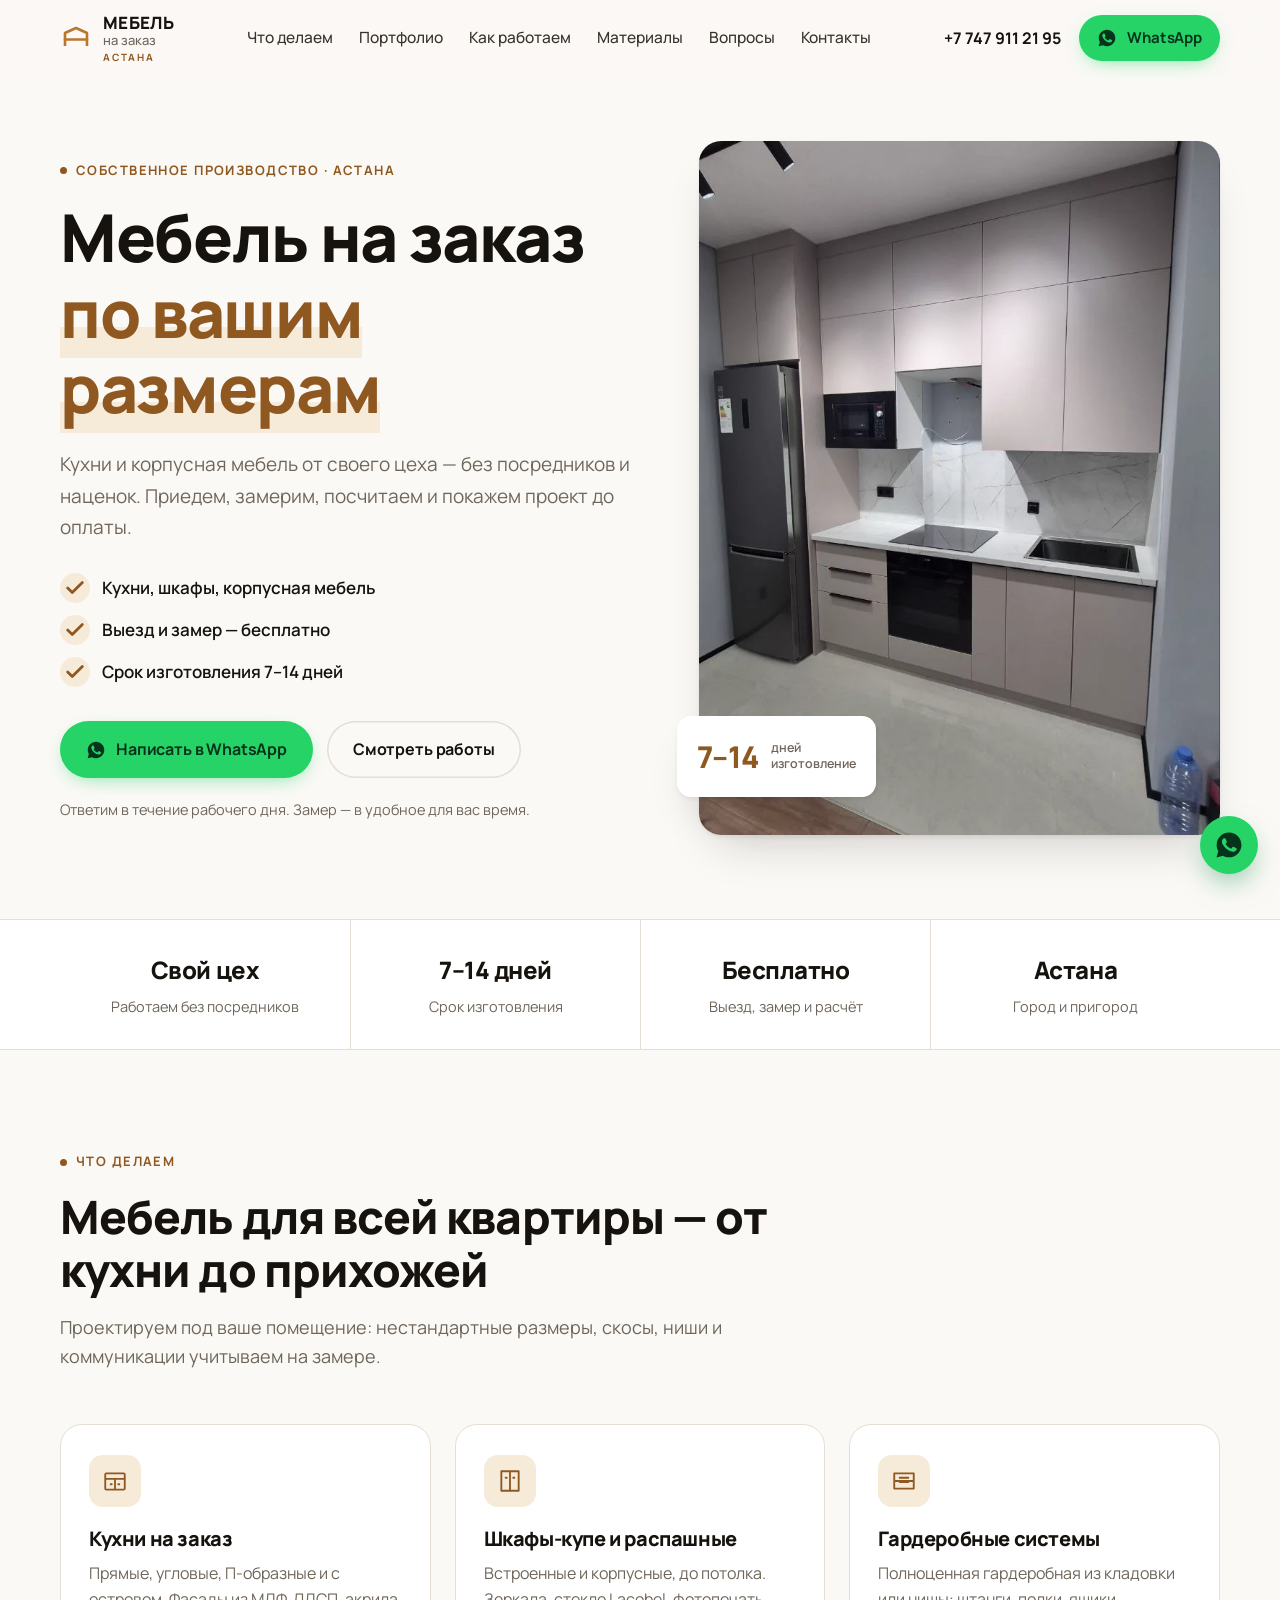
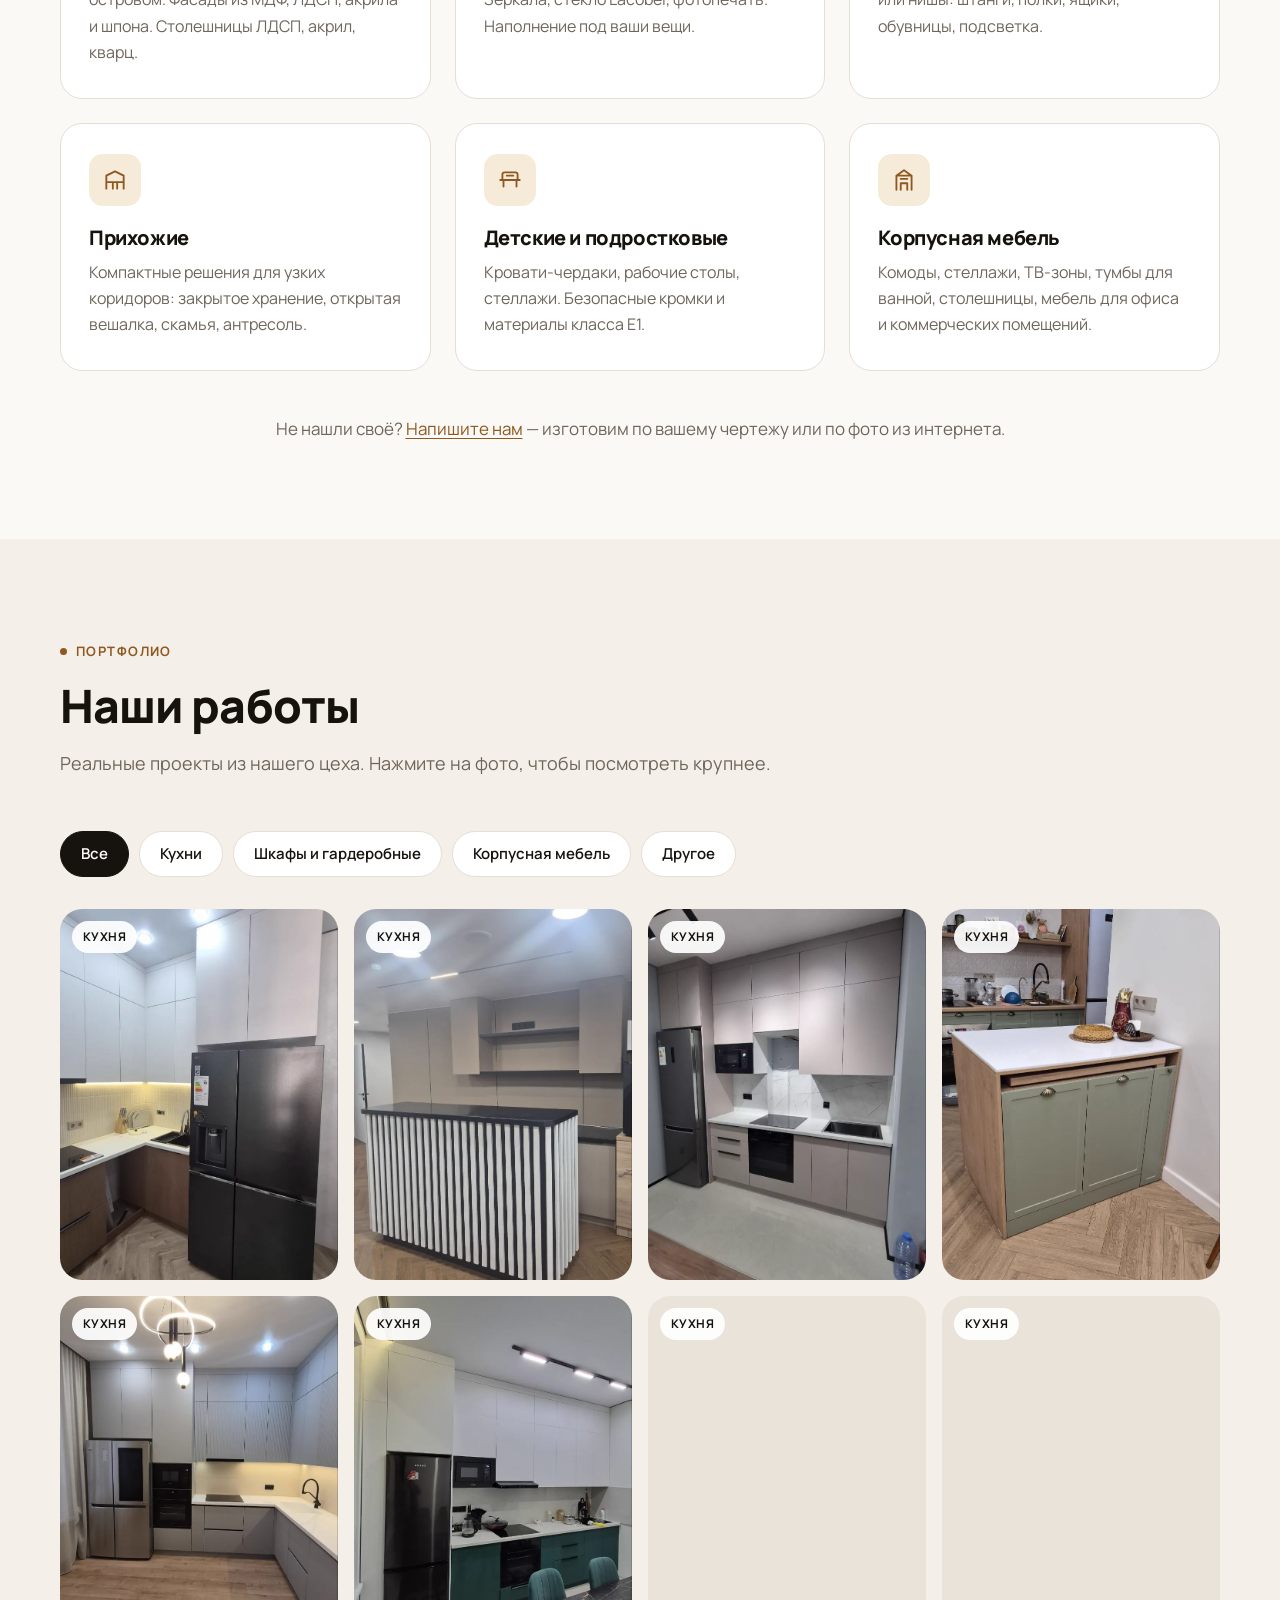
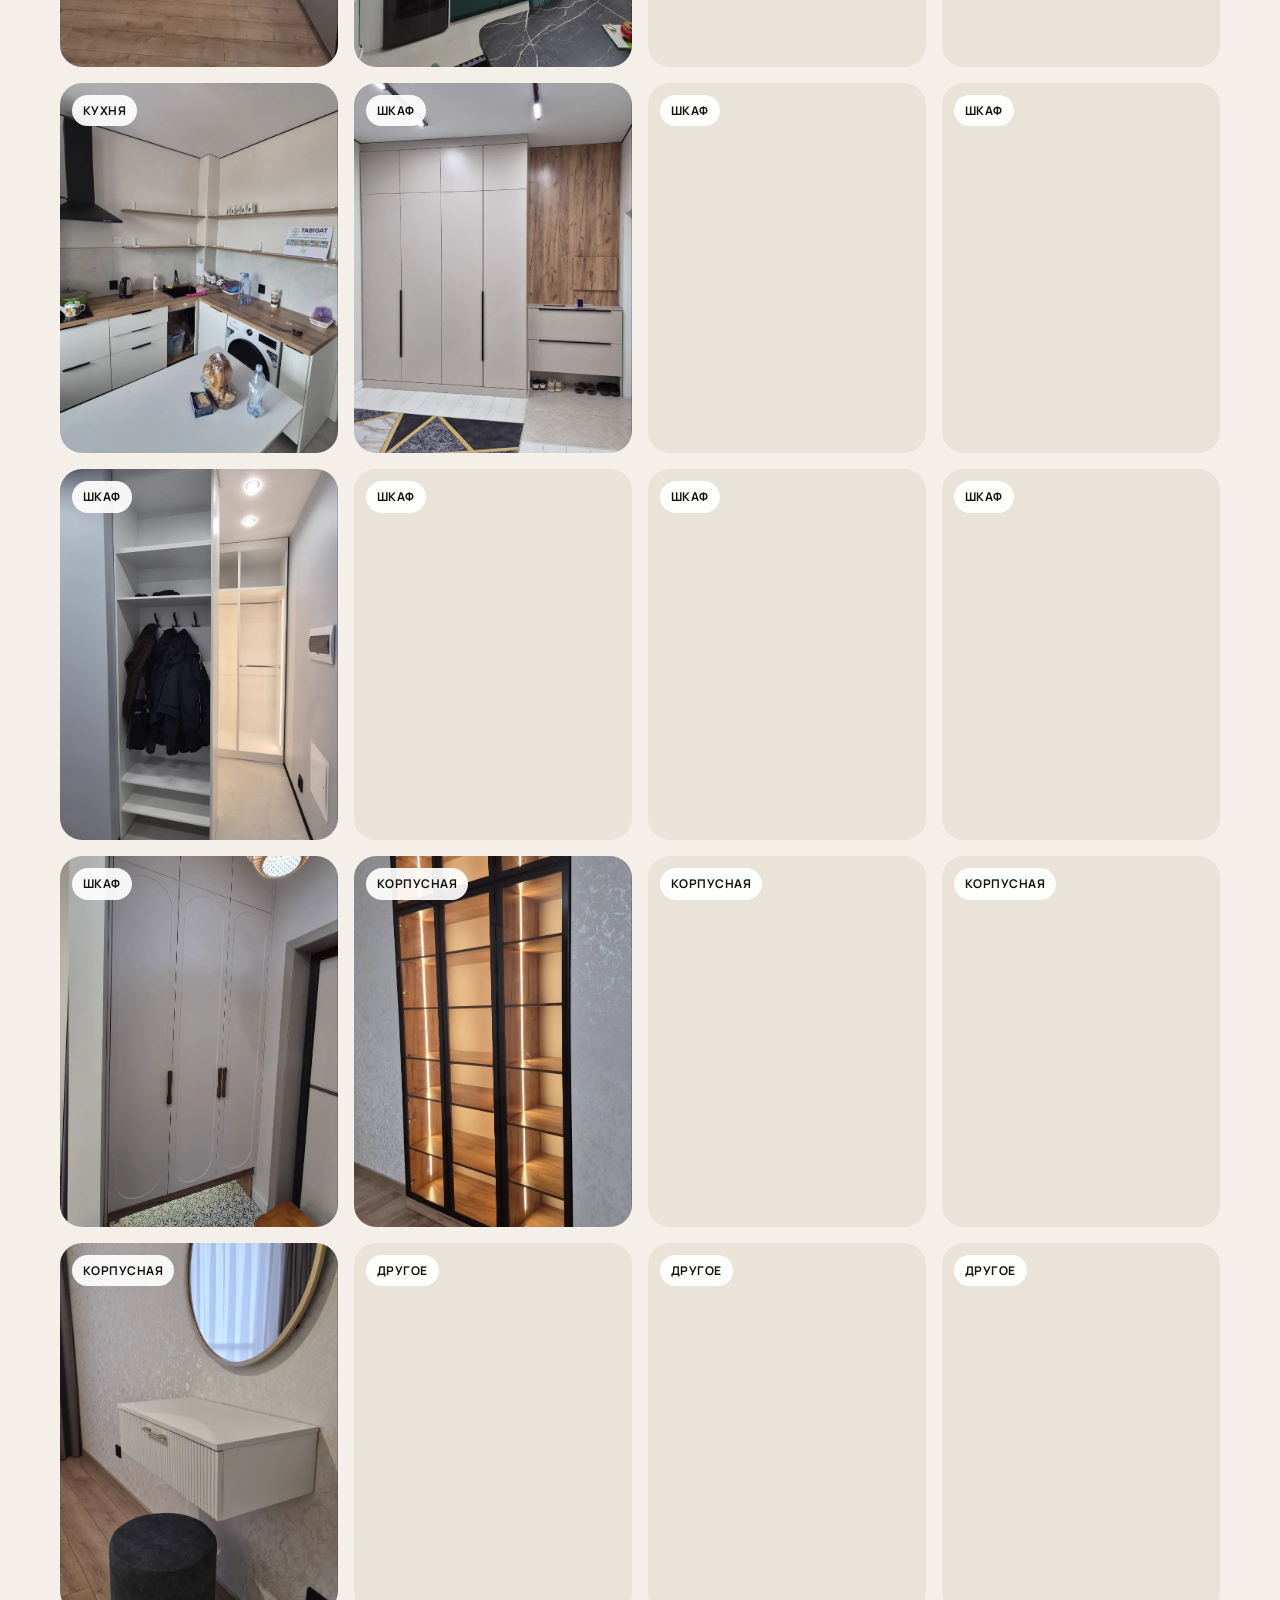
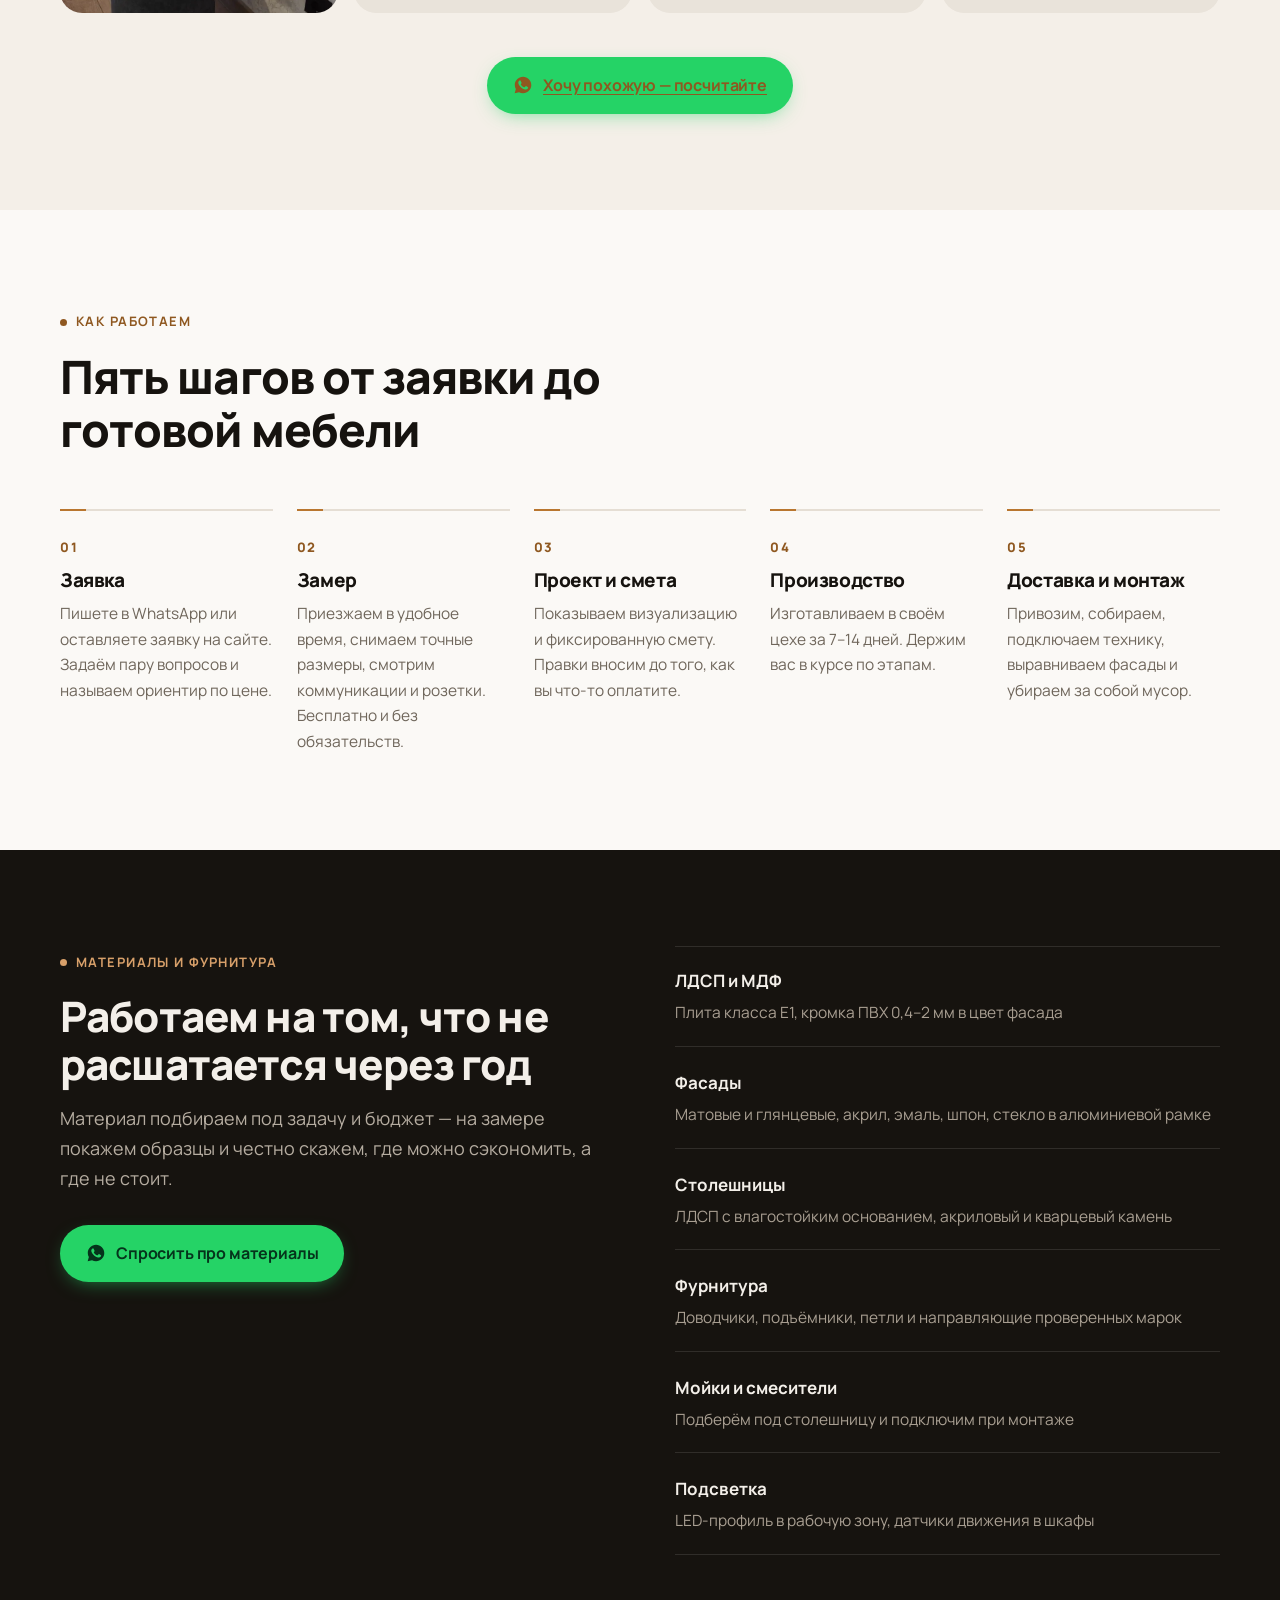
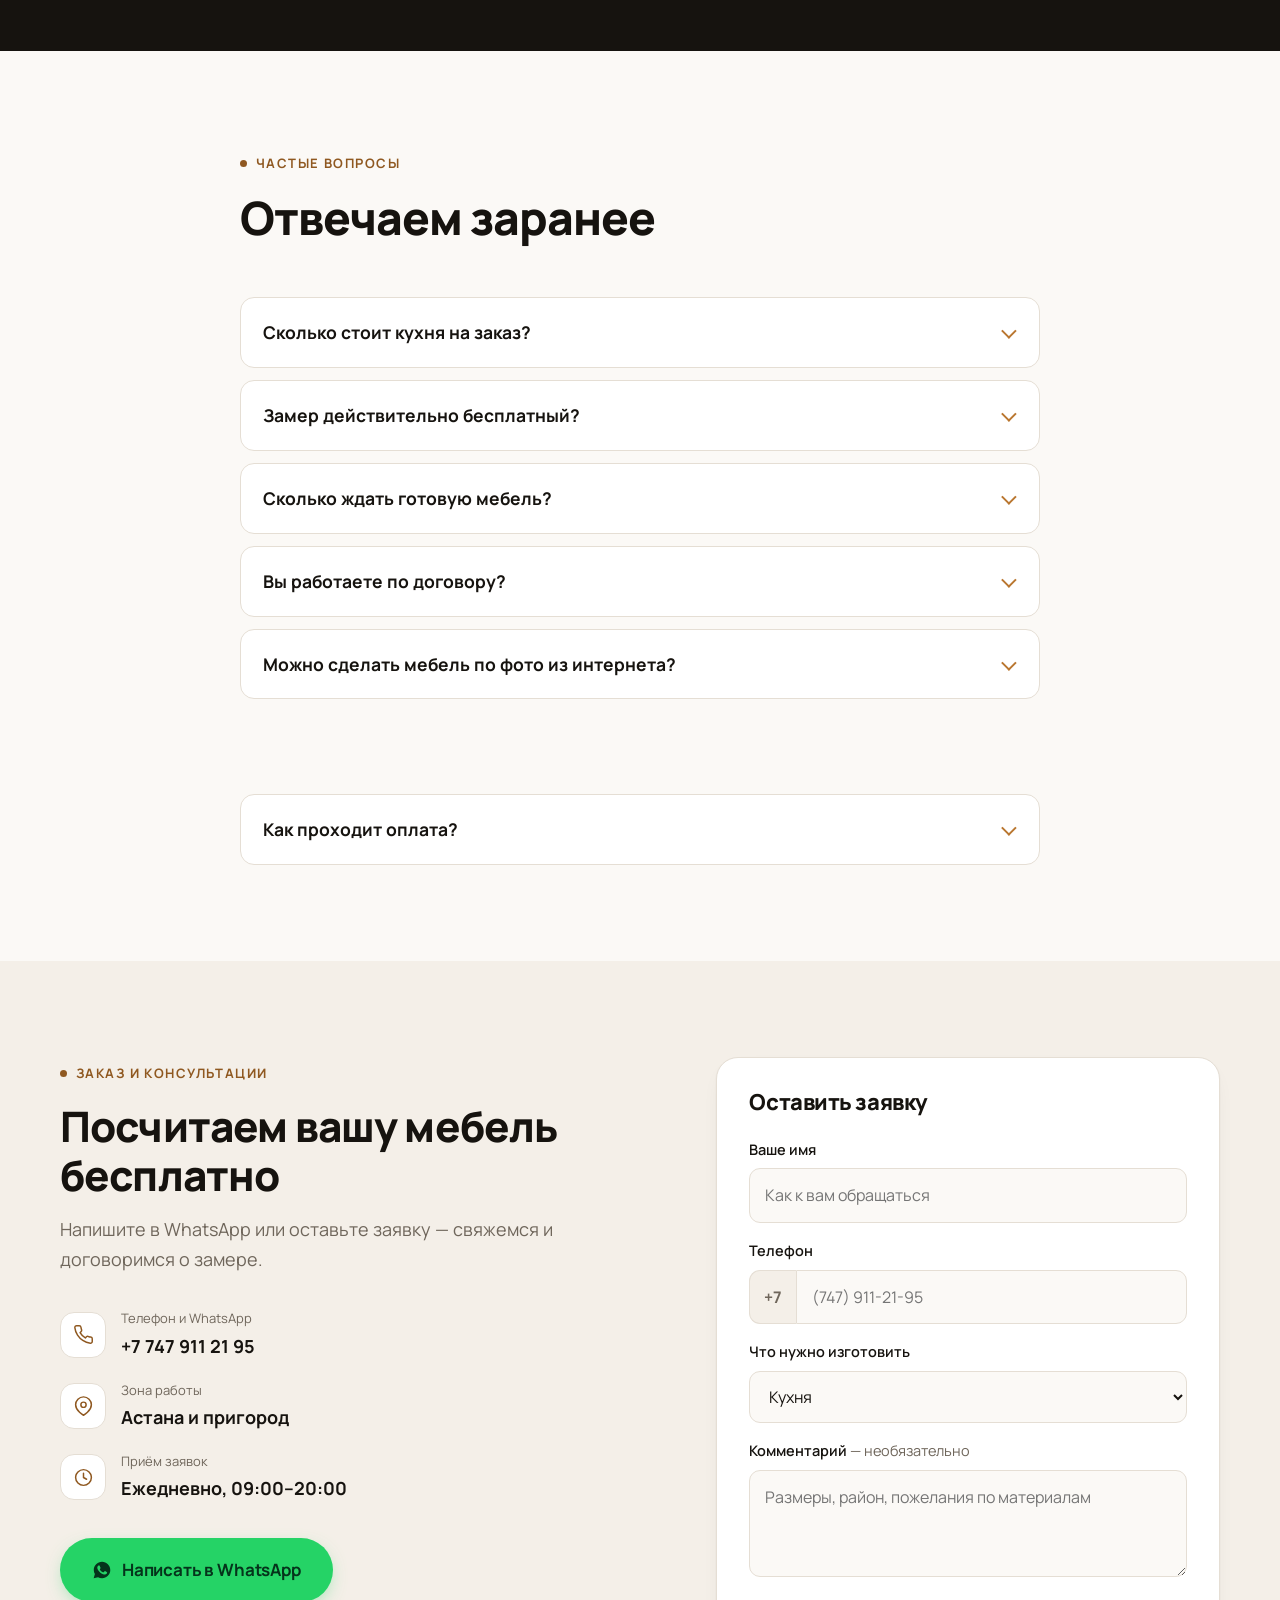
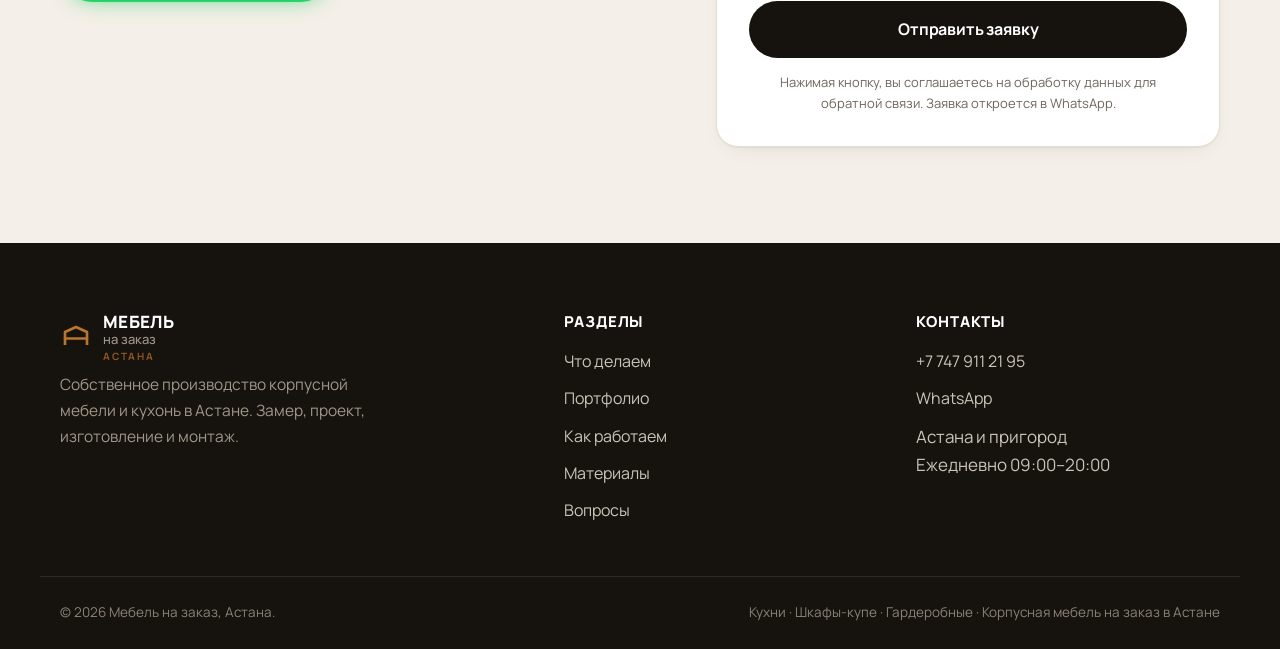
==== commit e954a6c5: "Наполнить портфолио реальными работами Отобраны 24 фотографии из 90 присланных — без дублей ракурсов" ====
--- a/index.html
+++ b/index.html
@@ -5,12 +5,12 @@
 <meta name="viewport" content="width=device-width, initial-scale=1">
 
 <!-- ============================================================
-     SEO. Замените example.kz на свой домен (см. README.md, шаг 2)
+     SEO. Замените zaryamebel.kz на свой домен (см. README.md, шаг 2)
      ============================================================ -->
 <title>Мебель на заказ в Астане — кухни и корпусная мебель, срок 7–14 дней</title>
 <meta name="description" content="Изготовление мебели на заказ в Астане: кухни, шкафы-купе, гардеробные, корпусная мебель. Бесплатный выезд и замер, срок 7–14 дней, собственное производство. Заказ и консультация в WhatsApp.">
 <meta name="keywords" content="мебель на заказ Астана, кухни на заказ Астана, корпусная мебель Астана, шкаф-купе на заказ, гардеробная на заказ, мебельная фабрика Астана">
-<link rel="canonical" href="https://example.kz/">
+<link rel="canonical" href="https://zaryamebel.kz/">
 <meta name="robots" content="index, follow, max-image-preview:large">
 <meta name="geo.region" content="KZ-AST">
 <meta name="geo.placename" content="Астана">
@@ -22,8 +22,9 @@
 <meta property="og:site_name" content="Мебель на заказ · Астана">
 <meta property="og:title" content="Мебель на заказ в Астане — кухни и корпусная мебель">
 <meta property="og:description" content="Кухни и корпусная мебель от собственного производства. Бесплатный выезд и замер, изготовление 7–14 дней.">
-<meta property="og:url" content="https://example.kz/">
-<meta property="og:image" content="https://example.kz/img/og-cover.svg">
+<meta property="og:url" content="https://zaryamebel.kz/">
+<meta property="og:image" content="https://zaryamebel.kz/img/og-cover.jpg">
+<meta property="og:image:type" content="image/jpeg">
 <meta property="og:image:width" content="1200">
 <meta property="og:image:height" content="630">
 <meta name="twitter:card" content="summary_large_image">
@@ -109,8 +110,8 @@
     </div>
 
     <div class="hero__media">
-      <img src="img/hero.svg" width="1200" height="1400"
-           alt="Кухня на заказ, изготовленная на собственном производстве в Астане"
+      <img src="img/hero.webp" width="721" height="1280"
+           alt="Кухня на заказ в Астане: светлые матовые фасады, встроенная техника, работа собственного производства"
            fetchpriority="high" decoding="async">
       <div class="hero__badge">
         <b>7–14</b>
@@ -475,11 +476,11 @@
   "@graph": [
     {
       "@type": "FurnitureStore",
-      "@id": "https://example.kz/#business",
+      "@id": "https://zaryamebel.kz/#business",
       "name": "Мебель на заказ · Астана",
       "description": "Собственное производство мебели на заказ в Астане: кухни, шкафы-купе, гардеробные, корпусная мебель. Бесплатный выезд и замер, срок изготовления 7–14 дней.",
-      "url": "https://example.kz/",
-      "image": "https://example.kz/img/og-cover.svg",
+      "url": "https://zaryamebel.kz/",
+      "image": "https://zaryamebel.kz/img/og-cover.jpg",
       "telephone": "+77479112195",
       "priceRange": "₸₸",
       "currenciesAccepted": "KZT",
@@ -512,11 +513,11 @@
     },
     {
       "@type": "WebSite",
-      "@id": "https://example.kz/#website",
-      "url": "https://example.kz/",
+      "@id": "https://zaryamebel.kz/#website",
+      "url": "https://zaryamebel.kz/",
       "name": "Мебель на заказ · Астана",
       "inLanguage": "ru-RU",
-      "publisher": { "@id": "https://example.kz/#business" }
+      "publisher": { "@id": "https://zaryamebel.kz/#business" }
     },
     {
       "@type": "FAQPage",
--- a/css/styles.css
+++ b/css/styles.css
@@ -175,7 +175,7 @@
 
 .hero__media{ position:relative; }
 .hero__media img{
-  width:100%; height:auto; aspect-ratio:6/7; object-fit:cover;
+  width:100%; height:auto; aspect-ratio:3/4; object-fit:cover;
   border-radius:var(--r-lg); box-shadow:var(--shadow-2);
 }
 .hero__badge{
@@ -224,13 +224,14 @@
 .chip:hover{ border-color:var(--ink); }
 .chip.is-on{ background:var(--ink); color:#fff; border-color:var(--ink); }
 
-.grid{ display:grid; grid-template-columns:repeat(3,1fr); gap:18px; }
+/* 4 колонки: фото вертикальные, при 3 колонках секция выходила бы слишком длинной */
+.grid{ display:grid; grid-template-columns:repeat(4,1fr); gap:16px; }
 .grid__empty{ text-align:center; color:var(--muted); padding:40px 0; }
 
 .tile{
   position:relative; overflow:hidden; border-radius:var(--r-lg);
   background:#e9e3da; border:0; padding:0; cursor:zoom-in; display:block;
-  aspect-ratio:4/3; width:100%;
+  aspect-ratio:3/4; width:100%;   /* портретные плитки под вертикальные фото */
 }
 .tile img{
   width:100%; height:100%; object-fit:cover;
@@ -427,7 +428,8 @@
    Адаптив
    ============================================================ */
 @media (max-width:1080px){
-  .cards, .grid{ grid-template-columns:repeat(2,1fr); }
+  .cards{ grid-template-columns:repeat(2,1fr); }
+  .grid{ grid-template-columns:repeat(3,1fr); }
   .steps{ grid-template-columns:repeat(2,1fr); row-gap:34px; }
   .mat__in, .cta__in{ grid-template-columns:1fr; gap:44px; }
   .hero__in{ gap:44px; }
@@ -462,7 +464,7 @@
   .hero{ padding:36px 0 64px; }
   .hero__in{ grid-template-columns:1fr; }
   .hero__media{ order:-1; }
-  .hero__media img{ aspect-ratio:4/3; }
+  .hero__media img{ aspect-ratio:4/5; }
   .hero__badge{ left:auto; right:14px; bottom:-18px; }
 
   .facts__in{ grid-template-columns:repeat(2,1fr); }
@@ -495,7 +497,8 @@
 
 @media (max-width:620px){
   body{ font-size:16px; }
-  .cards, .grid{ grid-template-columns:1fr; }
+  .cards{ grid-template-columns:1fr; }
+  .grid{ grid-template-columns:repeat(2,1fr); gap:12px; }
   .steps{ grid-template-columns:1fr; }
   .facts__in{ grid-template-columns:1fr; }
   .fact{ border-left:0; border-top:1px solid var(--line); text-align:left; padding:22px 4px; }
